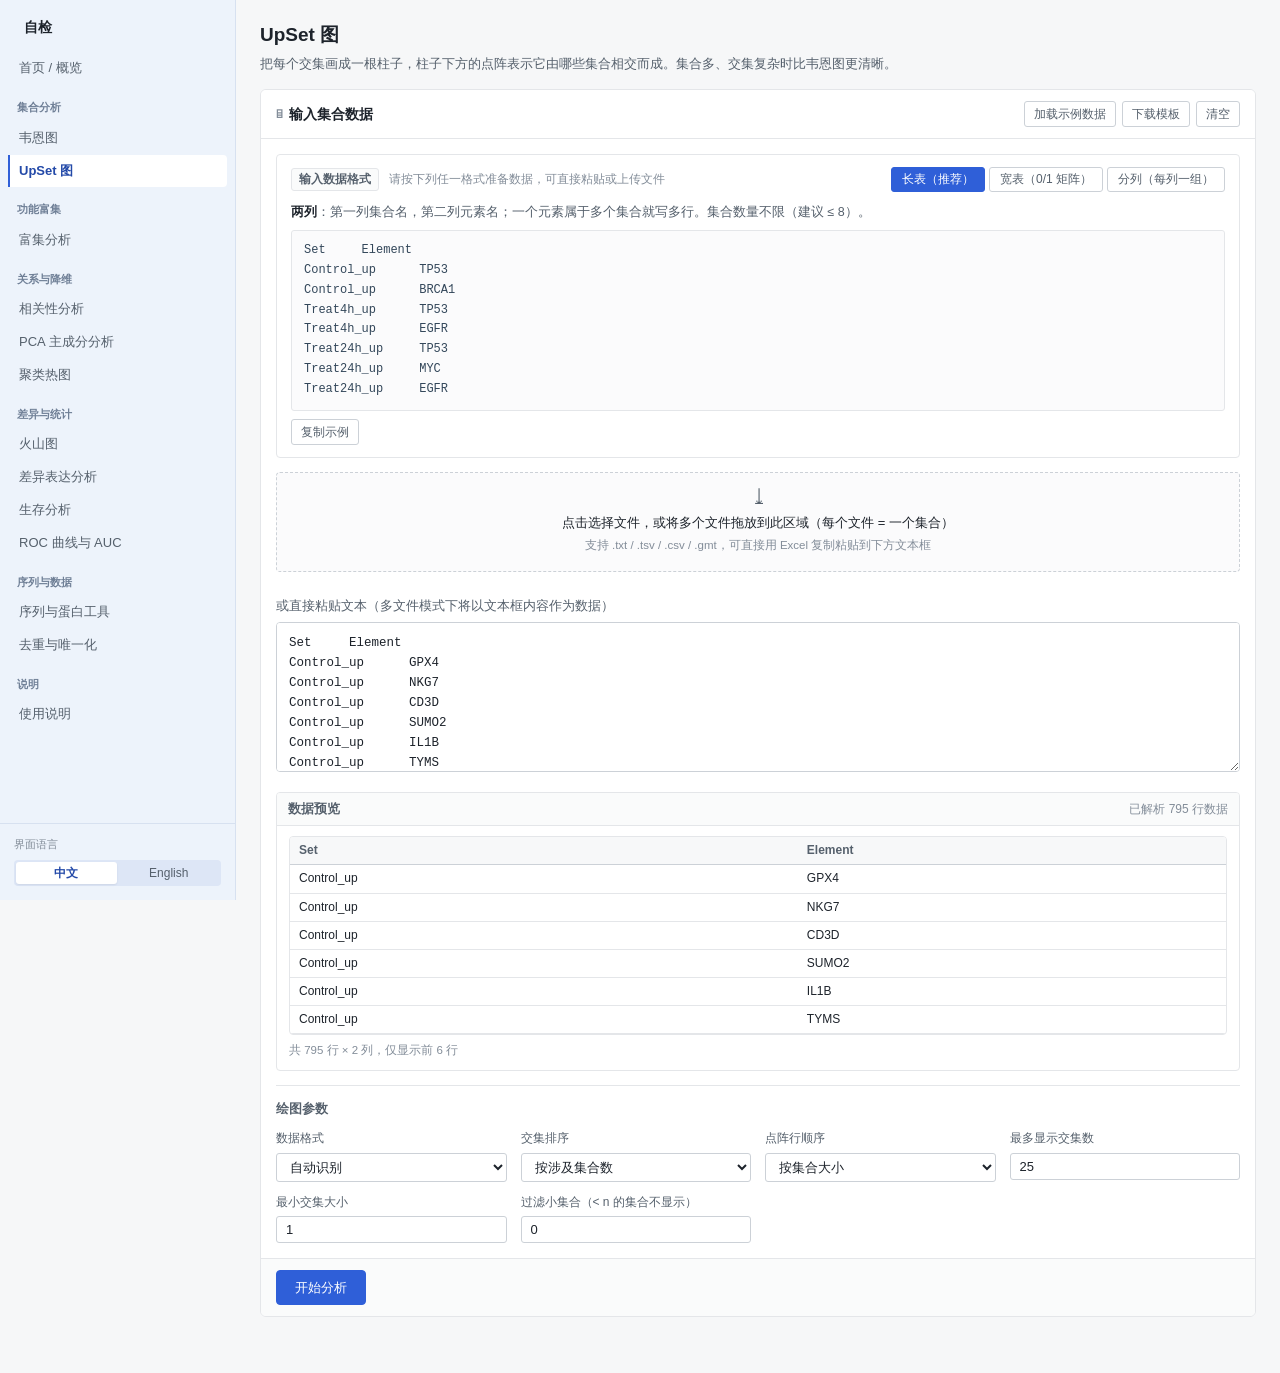
==== selftest.html @ b64b449c "Bioinformatics Studio" ====
<!DOCTYPE html>
<html lang="zh-CN">
<head>
<meta charset="utf-8">
<title>自检</title>
<link rel="stylesheet" href="assets/css/style.css">
</head>
<body>
<div id="app">
  <aside class="sidebar"><div class="brand"><div class="brand-title"><i></i><span>自检</span></div></div>
    <nav class="nav" id="nav"></nav>
    <div class="sidebar-foot">
      <div class="lang-label">界面语言</div>
      <div class="lang-switch" id="lang-switch">
        <button type="button" data-lang="zh">中文</button>
        <button type="button" data-lang="en">English</button>
      </div>
    </div>
  </aside>
  <main class="main" id="main"></main>
</div>
<pre id="test-output" style="position:fixed;left:0;bottom:0;z-index:99999;background:#fff;font-size:11px;max-height:0;overflow:hidden"></pre>

<script src="assets/js/core/utils.js"></script>
<script src="assets/js/core/i18n.js"></script>
<script src="assets/js/core/stats.js"></script>
<script src="assets/js/core/parse.js"></script>
<script src="assets/js/core/plot.js"></script>
<script src="assets/js/core/ui.js"></script>
<script src="assets/js/data/demo.js"></script>
<script src="assets/js/tools/venn.js"></script>
<script src="assets/js/tools/upset.js"></script>
<script src="assets/js/tools/enrichment.js"></script>
<script src="assets/js/tools/correlation.js"></script>
<script src="assets/js/tools/pca.js"></script>
<script src="assets/js/tools/volcano.js"></script>
<script src="assets/js/tools/heatmap.js"></script>
<script src="assets/js/tools/diffexp.js"></script>
<script src="assets/js/tools/survival.js"></script>
<script src="assets/js/tools/roc.js"></script>
<script src="assets/js/tools/sequence.js"></script>
<script src="assets/js/tools/unique.js"></script>
<script src="assets/js/main.js"></script>
<script>
(function () {
  var log = [], errors = [];
  window.onerror = function (m, s, l, c, e) { errors.push('window.onerror: ' + m + ' @' + (s||'').split('/').pop() + ':' + l); };
  var origErr = console.error;
  console.error = function () { errors.push('console.error: ' + Array.prototype.join.call(arguments, ' ')); origErr.apply(console, arguments); };

  function T(name, fn) {
    try { var r = fn(); log.push('PASS  ' + name + (r ? '  → ' + r : '')); }
    catch (e) { log.push('FAIL  ' + name + '  → ' + e.message); errors.push(name + ': ' + e.message); }
  }
  function assert(cond, msg) { if (!cond) throw new Error(msg || 'assert failed'); }

  function goSync(id) { location.hash = '#/' + id; WB.route(); }

  /* ↓↓↓ 全部测试放在 runAll 中，等 main.js 完成自身初始化后再执行。
     main.js 在 DOMContentLoaded 里才会注册「界面语言切换」的 wb:lang 监听器，
     若在解析阶段同步跑测试，语言切换自动重绘这条链路就测不到。 ↓↓↓ */
  function runAll() {

  /* ---------------- 统计内核 ---------------- */
  T('超几何分布归一化', function () {
    var s = 0; for (var k = 0; k <= 10; k++) s += WB.stats.dhyper(k, 10, 90, 10);
    assert(Math.abs(s - 1) < 1e-9, 'pmf 求和 = ' + s);
    return 'sum(pmf)=' + s.toFixed(12);
  });
  T('超几何上尾与下尾一致性', function () {
    var sf = WB.stats.hypergeomSf(5, 10, 90, 10);
    var lower = 0; for (var k = 0; k <= 4; k++) lower += WB.stats.dhyper(k, 10, 90, 10);
    assert(Math.abs(sf + lower - 1) < 1e-9, 'sf=' + sf + ' lower=' + lower);
    return 'P(X>=5)=' + sf.toFixed(6);
  });
  T('Pearson 完全线性 = 1', function () {
    var x = [1, 2, 3, 4, 5, 6, 7, 8], y = x.map(function (v) { return 3 * v + 2; });
    var r = WB.stats.pearson(x, y); assert(Math.abs(r.r - 1) < 1e-12, 'r=' + r.r); return 'r=' + r.r;
  });
  T('Spearman 单调非线性 = 1', function () {
    var x = [1, 2, 3, 4, 5, 6], y = x.map(function (v) { return Math.exp(v); });
    var r = WB.stats.spearman(x, y); assert(Math.abs(r.r - 1) < 1e-12, 'rho=' + r.r); return 'rho=' + r.r;
  });
  T('Kendall tau-b 完全一致 = 1', function () {
    var r = WB.stats.kendallTauB([1, 2, 3, 4, 5], [2, 4, 6, 8, 10]);
    assert(Math.abs(r.r - 1) < 1e-12, 'tau=' + r.r); return 'tau=' + r.r;
  });
  T('BH 校正单调性与范围', function () {
    var p = [0.001, 0.008, 0.039, 0.041, 0.042, 0.06, 0.074, 0.205, 0.212, 0.216];
    var q = WB.stats.pAdjust(p, 'BH');
    assert(q.every(function (v) { return v >= 0 && v <= 1; }), '越界');
    for (var i = 0; i < p.length; i++) assert(q[i] >= p[i] - 1e-12, 'q < p');
    return 'q1=' + q[0].toFixed(4) + ' q10=' + q[9].toFixed(4);
  });
  T('t 分布双侧 P 值（t=2.228, df=10 应≈0.05）', function () {
    var p = WB.stats.tTestP(2.228, 10);
    assert(Math.abs(p - 0.05) < 0.001, 'p=' + p); return 'p=' + p.toFixed(5);
  });
  T('Jacobi 特征分解重建', function () {
    var A = [[4, 1, 0], [1, 3, 1], [0, 1, 2]];
    var e = WB.stats.jacobiEigen(A);
    var tr = A[0][0] + A[1][1] + A[2][2];
    var s = e.values.reduce(function (a, b) { return a + b; }, 0);
    assert(Math.abs(tr - s) < 1e-9, '迹不等 ' + tr + ' vs ' + s);
    return 'λ=' + e.values.map(function (v) { return v.toFixed(4); }).join(', ');
  });
  T('PCA 对已知主轴数据可解释方差 > 0.95', function () {
    var X = [];
    for (var i = 0; i < 40; i++) {
      var t = i / 40 * 6;
      X.push([t + (i % 3) * 0.01, 2 * t + 0.02 * (i % 5), 0.01 * (i % 7)]);
    }
    var pr = WB.stats.pca(X, { scale: false });
    assert(pr.explained[0] > 0.95, 'PC1=' + pr.explained[0]);
    return 'PC1=' + (pr.explained[0] * 100).toFixed(2) + '%';
  });
  T('层次聚类保留全部叶节点', function () {
    var pts = [[0, 0], [0.5, 0.2], [5, 5], [5.2, 5.1], [0.2, 0.1]];
    var hc = WB.stats.hclust(pts, { metric: 'euclidean', method: 'average' });
    assert(hc.order.length === 5, 'len=' + hc.order.length);
    var s = hc.order.slice().sort(function (a, b) { return a - b; }).join(',');
    assert(s === '0,1,2,3,4', 'order=' + s);
    return 'order=[' + hc.order.join(',') + ']';
  });
  T('卡方分布上尾（χ²=3.8415, df=1 应≈0.05；χ²=7.2, df=2 应≈0.02732）', function () {
    var p1 = WB.stats.chi2Sf(3.8415, 1), p2 = WB.stats.chi2Sf(7.2, 2);
    assert(Math.abs(p1 - 0.05) < 0.0005, 'p1=' + p1);
    assert(Math.abs(p2 - 0.02732) < 0.0005, 'p2=' + p2);
    return 'p(df=1)=' + p1.toFixed(5) + '，p(df=2)=' + p2.toFixed(5);
  });
  T('F 分布上尾（F=4.9646, df=1,10 应≈0.05）', function () {
    var p = WB.stats.fTestP(4.9646, 1, 10);
    assert(Math.abs(p - 0.05) < 0.0005, 'p=' + p);
    return 'p=' + p.toFixed(5);
  });
  T('Welch t 检验（sleep 数据，R: t=−1.8608, df=17.776, p=0.07939）', function () {
    var g1 = [0.7, -1.6, -0.2, -1.2, -0.1, 3.4, 3.7, 0.8, 0.0, 2.0];
    var g2 = [1.9, 0.8, 1.1, 0.1, -0.1, 4.4, 5.5, 1.6, 4.6, 3.4];
    var r = WB.stats.welchTTest(g1, g2);
    assert(Math.abs(r.t + 1.8608) < 0.0005, 't=' + r.t);
    assert(Math.abs(r.df - 17.776) < 0.01, 'df=' + r.df);
    assert(Math.abs(r.p - 0.07939) < 0.0005, 'p=' + r.p);
    assert(Math.abs(r.mean1 - 0.75) < 1e-12 && Math.abs(r.mean2 - 2.33) < 1e-12, 'mean=' + r.mean1 + '/' + r.mean2);
    return 't=' + r.t.toFixed(4) + '，df=' + r.df.toFixed(3) + '，p=' + r.p.toFixed(5);
  });
  T('等方差 t 检验（sleep 数据，R: t=−1.8608, df=18, p=0.07919）', function () {
    var g1 = [0.7, -1.6, -0.2, -1.2, -0.1, 3.4, 3.7, 0.8, 0.0, 2.0];
    var g2 = [1.9, 0.8, 1.1, 0.1, -0.1, 4.4, 5.5, 1.6, 4.6, 3.4];
    var r = WB.stats.studentTTest(g1, g2);
    assert(r.df === 18, 'df=' + r.df);
    assert(Math.abs(r.p - 0.07919) < 0.0005, 'p=' + r.p);
    return 't=' + r.t.toFixed(4) + '，df=' + r.df + '，p=' + r.p.toFixed(5);
  });
  T('Wilcoxon 秩和检验（sleep 数据，R: U=25.5, p=0.0693）', function () {
    var g1 = [0.7, -1.6, -0.2, -1.2, -0.1, 3.4, 3.7, 0.8, 0.0, 2.0];
    var g2 = [1.9, 0.8, 1.1, 0.1, -0.1, 4.4, 5.5, 1.6, 4.6, 3.4];
    var r = WB.stats.wilcoxonRankSum(g1, g2);
    assert(Math.abs(r.U - 25.5) < 1e-9, 'U=' + r.U);
    assert(Math.abs(r.p - 0.0693) < 0.001, 'p=' + r.p);
    return 'U=' + r.U + '，z=' + r.z.toFixed(4) + '，p=' + r.p.toFixed(4);
  });
  T('单因素方差分析（PlantGrowth，R: F=4.846, p=0.01591）', function () {
    var pg = [
      [4.17, 5.58, 5.18, 6.11, 4.50, 4.61, 5.17, 4.53, 5.33, 5.14],
      [4.81, 4.17, 4.41, 3.59, 5.87, 3.83, 6.03, 4.89, 4.32, 4.69],
      [6.31, 5.12, 5.54, 5.50, 5.37, 5.29, 4.92, 6.15, 5.80, 5.26]
    ];
    var r = WB.stats.oneWayAnova(pg);
    assert(r.df1 === 2 && r.df2 === 27, 'df=' + r.df1 + ',' + r.df2);
    assert(Math.abs(r.F - 4.846) < 0.001, 'F=' + r.F);
    assert(Math.abs(r.p - 0.01591) < 0.0005, 'p=' + r.p);
    return 'F=' + r.F.toFixed(3) + '，p=' + r.p.toFixed(5);
  });
  T('Kruskal-Wallis（三组 1–9，手算 H=7.2, p=0.02732）', function () {
    var r = WB.stats.kruskalWallis([[1, 2, 3], [4, 5, 6], [7, 8, 9]]);
    assert(r.rankSum.join(',') === '6,15,24', 'rankSum=' + r.rankSum.join(','));
    assert(Math.abs(r.H - 7.2) < 1e-9, 'H=' + r.H);
    assert(Math.abs(r.p - 0.02732) < 0.0005, 'p=' + r.p);
    return 'H=' + r.H.toFixed(4) + '，p=' + r.p.toFixed(5) + '，秩和=[' + r.rankSum.join(',') + ']';
  });
  T('Kaplan-Meier 阶梯曲线与中位生存期', function () {
    var km = WB.stats.kaplanMeier([1, 2, 3, 4], [1, 1, 0, 1]);
    assert(km.curve[0].surv === 1, '起点生存率≠1：' + km.curve[0].surv);
    assert(Math.abs(km.curve[1].surv - 0.75) < 1e-12, 't=1 生存率=' + km.curve[1].surv);
    assert(Math.abs(km.curve[2].surv - 0.5) < 1e-12, 't=2 生存率=' + km.curve[2].surv);
    assert(Math.abs(km.curve[4].surv - 0) < 1e-12, 't=4 生存率=' + km.curve[4].surv);
    assert(km.median === 2, 'median=' + km.median);
    for (var i = 1; i < km.curve.length; i++) {
      assert(km.curve[i].surv <= km.curve[i - 1].surv + 1e-12, '生存率非单调下降');
    }
    assert(km.nEvents === 3 && km.nCensored === 1, 'n=' + km.nEvents + '/' + km.nCensored);
    return 'S(1)=' + km.curve[1].surv + '，S(2)=' + km.curve[2].surv + '，中位生存期=' + km.median + '，事件 ' + km.nEvents + ' / 删失 ' + km.nCensored;
  });
  T('对数秩检验（aml 数据，R survdiff: χ²=3.40, p=0.065）', function () {
    var M = [[9, 1], [13, 1], [13, 0], [18, 1], [23, 1], [28, 0], [31, 1], [34, 1], [45, 0], [48, 1], [161, 0]];
    var N = [[5, 1], [5, 1], [8, 1], [8, 1], [12, 1], [16, 0], [23, 1], [27, 1], [30, 1], [33, 1], [43, 1], [45, 1]];
    var g = [
      { time: M.map(function (a) { return a[0]; }), event: M.map(function (a) { return a[1]; }) },
      { time: N.map(function (a) { return a[0]; }), event: N.map(function (a) { return a[1]; }) }
    ];
    var r = WB.stats.logRankTest(g);
    assert(r.df === 1, 'df=' + r.df);
    assert(r.observed.join(',') === '7,11', 'observed=' + r.observed.join(','));
    assert(Math.abs(r.expected[0] - 10.689) < 0.005, 'E1=' + r.expected[0]);
    assert(Math.abs(r.chi2 - 3.3964) < 0.005, 'χ²=' + r.chi2);
    assert(Math.abs(r.p - 0.06534) < 0.001, 'p=' + r.p);
    return 'χ²=' + r.chi2.toFixed(4) + '，df=' + r.df + '，p=' + r.p.toFixed(5) + '，O/E=[' + r.observed.join(',') + ']/[' + r.expected.map(function (v) { return v.toFixed(2); }).join(',') + ']';
  });
  T('对数秩检验与手工 Mantel-Haenszel 公式一致', function () {
    var r = WB.stats.logRankTest([{ time: [1, 2], event: [1, 1] }, { time: [3, 4], event: [1, 1] }]);
    // 风险集：t=1 n=4/d=1/nA=2 → E=0.5, V=0.25；t=2 n=3/d=1/nA=1 → E=1/3, V=2/9
    // χ² = (2 − 5/6)² / (0.25 + 2/9) = 1.36111 / 0.47222 = 2.88235
    assert(Math.abs(r.chi2 - 2.88235) < 0.0005, 'χ²=' + r.chi2);
    return 'χ²=' + r.chi2.toFixed(5) + '（手算 2.88235）';
  });
  T('矩阵求逆与奇异矩阵识别', function () {
    var inv = WB.stats.invertMatrix([[4, 7], [2, 6]]);
    assert(inv, '可逆矩阵返回 null');
    assert(Math.abs(inv[0][0] - 0.6) < 1e-12 && Math.abs(inv[0][1] + 0.7) < 1e-12 &&
      Math.abs(inv[1][0] + 0.2) < 1e-12 && Math.abs(inv[1][1] - 0.4) < 1e-12, '逆矩阵元素错误');
    assert(WB.stats.invertMatrix([[1, 2], [2, 4]]) === null, '奇异矩阵未返回 null');
    return 'A⁻¹ = [[0.6, −0.7], [−0.2, 0.4]]，奇异矩阵 → null';
  });

  /* ---------------- 解析 ---------------- */
  T('分割符自动识别', function () {
    assert(WB.parse.detectDelimiter('a\tb\tc\n1\t2\t3') === '\t', 'tab');
    assert(WB.parse.detectDelimiter('a,b,c\n1,2,3') === ',', 'comma');
    return 'tab / comma OK';
  });
  T('集合格式自动识别（长/宽/分列）', function () {
    var L = WB.parse.parseSets('Set\tElement\nA\tx\nA\ty\nB\ty\nB\tz', {});
    assert(L.format === 'long' && L.sets.length === 2, 'long fail ' + L.format);
    var W = WB.parse.parseSets('Element\tA\tB\nx\t1\t0\ny\t1\t1', {});
    assert(W.format === 'wide' && W.sets.length === 2, 'wide fail ' + W.format);
    var C = WB.parse.parseSets('A\tB\nx\ty\ny\tz\np\tw', {});
    assert(C.format === 'columns' && C.sets[1].elements.length === 3, 'columns fail ' + C.format + ' n=' + (C.sets[1] && C.sets[1].elements.length));
    var L2 = WB.parse.parseSets('A\tx\nA\ty\nB\ty\nB\tz\nC\tz', {});
    assert(L2.format === 'long', '2列长表误判为 ' + L2.format);
    return 'long/wide/columns 三种格式 + 2 列歧义用例均正确';
  });
  T('GMT 解析', function () {
    var g = WB.parse.parseGMT(WB.demo.gmtText);
    assert(g.length === 16, 'n=' + g.length);
    assert(g[0].genes.length > 20, 'genes=' + g[0].genes.length);
    return g.length + ' 条示例基因集';
  });
  T('火山图列名识别', function () {
    var v = WB.parse.parseVolcano('gene\tlog2FoldChange\tpvalue\tpadj\nTP53\t2.3\t0.001\t0.01\nMYC\t-1.2\t0.2\t0.5', {});
    assert(v.rows.length === 2 && v.hasPadj, 'rows=' + v.rows.length);
    return '识别 padj 列 OK';
  });
  T('splitNumericTable 分组识别', function () {
    var st = WB.parse.splitNumericTable(WB.demo.pcaText, {});
    assert(st.features.length === 16, 'feat=' + st.features.length);
    assert(st.group && st.group.name === 'Group', 'group=' + (st.group && st.group.name));
    assert(st.rowNames.length === 66, 'rows=' + st.rowNames.length);
    return st.features.length + ' 特征 / ' + st.rowNames.length + ' 样本 / 分组=' + st.group.name;
  });
  T('长表透视', function () {
    var m = WB.parse.pivotLong('sid\tvar\tval\nS1\tA\t1\nS1\tB\t2\nS2\tA\t3\nS2\tB\t4', {});
    assert(m.rowNames.length === 2 && m.colNames.length === 2, 'dims');
    assert(m.matrix[1][1] === 4, 'val=' + m.matrix[1][1]);
    return '2×2 pivot OK';
  });

  function oraRun() { return WB.enrichment.oraRun.apply(null, arguments); }
  WB.ora2 = function () { return WB.enrichment.oraRun.apply(null, arguments); };

  /* ---------------- 富集计算 ---------------- */
  T('富集分析（示例库）产出显著结果', function () {
    var genes = WB.parse.parseGeneList(WB.demo.geneList);
    var sets = WB.parse.parseGMT(WB.demo.gmtText);
    var r = WB.ora2(genes, sets, { minSize: 5, maxSize: 500, padjust: 'BH' });
    assert(r.rows.length >= 6, 'rows=' + r.rows.length);
    assert(r.rows[0].padj < 0.001, 'top padj=' + r.rows[0].padj);
    assert(r.rows[0].term === 'CELL_CYCLE_MITOTIC', 'top=' + r.rows[0].term);
    var bk = r.rows[0];
    assert(bk.overlap > 0 && bk.foldEnrichment > 1, 'fold=' + bk.foldEnrichment);
    return r.rows.length + ' 条通路，最显著 ' + bk.term + ' (FDR=' + bk.padj.toExponential(2) + ', fold=' + bk.foldEnrichment.toFixed(2) + ')';
  });
  T('富集结果与手工公式一致', function () {
    var r = oraRun(['A', 'B', 'C'], [{ term: 'T1', genes: ['A', 'B', 'C', 'D', 'E', 'F', 'G', 'H', 'I', 'J'] }],
      { minSize: 1, maxSize: 100, padjust: 'NONE' });
    // N=10, K=10, n=3, k=3 → P(X>=3)=1
    assert(Math.abs(r.rows[0].p - 1) < 1e-9, 'p=' + r.rows[0].p);
    // 背景改为 100 个基因
    var bg = []; for (var i = 0; i < 100; i++) bg.push('G' + i);
    var set2 = [{ term: 'T2', genes: bg.slice(0, 10) }];
    var r2 = oraRun(['G0', 'G1', 'G2'], set2, { minSize: 1, maxSize: 100, padjust: 'NONE', background: bg });
    // N=100,K=10,n=3,k=3 → P = C(10,3)/C(100,3) = 120/161700
    var expect = 120 / 161700;
    assert(Math.abs(r2.rows[0].p - expect) < 1e-12, 'p=' + r2.rows[0].p + ' expect=' + expect);
    return 'P=' + r2.rows[0].p.toExponential(4) + '（理论值 ' + expect.toExponential(4) + '）';
  });

  /* ---------------- 界面语言 ---------------- */
  T('语言切换：词典双向可用', function () {
    var orig = WB.i18n.getLang();
    WB.i18n.setLang('en');
    var enGene = WB.t('common.gene'), enAxis = WB.t('volcano.xAxis'), enUi = WB.t('开始分析');
    WB.i18n.setLang('zh');
    var zhGene = WB.t('common.gene'), zhAxis = WB.t('volcano.xAxis'), zhUi = WB.t('开始分析');
    assert(enGene !== zhGene, 'common.gene 中英文相同：' + enGene);
    assert(enAxis !== zhAxis, 'volcano.xAxis 中英文相同：' + enAxis);
    assert(enUi !== zhUi, '界面原文「开始分析」中英文相同：' + enUi);
    assert(/[\u4e00-\u9fa5]/.test(zhGene), '中文词条含非中文字符：' + zhGene);
    assert(!/[\u4e00-\u9fa5]/.test(enGene), '英文词条含中文字符：' + enGene);
    assert(!/[\u4e00-\u9fa5]/.test(enAxis), '英文坐标轴标题含中文字符：' + enAxis);
    assert(!/[\u4e00-\u9fa5]/.test(enUi), '英文界面文案含中文字符：' + enUi);
    assert(WB.i18n.getLang() === 'zh', '恢复中文失败');
    return '图表 zh="' + zhGene + '"/en="' + enGene + '"；界面 zh="' + zhUi + '"/en="' + enUi + '"（原语言 ' + orig + '）';
  });
  T('语言切换：界面文案全局切换（导航 / 标题 / 按钮 / 参数）', function () {
    var orig = WB.i18n.getLang();
    WB.i18n.setLang('zh');
    goSync('volcano');
    function snap() {
      var main = document.getElementById('main');
      return {
        nav: [].map.call(document.querySelectorAll('.nav-group'), function (n) { return n.textContent.trim(); }).join('|'),
        h1: main.querySelector('.page-head h1').textContent,
        run: main.querySelector('.card-foot .btn-primary').textContent,
        label: main.querySelector('.field-label').textContent,
        card: main.querySelector('.card-input .card-title').textContent.trim(),
        ghost: main.querySelector('.card-input .card-actions .btn').textContent.trim()
      };
    }
    var zh = snap();
    WB.i18n.setLang('en');   // 派发 wb:lang → 重绘导航与当前页面
    var en = snap();
    ['nav', 'h1', 'run', 'label', 'card', 'ghost'].forEach(function (k) {
      assert(zh[k] !== en[k], k + ' 未随语言切换：zh="' + zh[k] + '" en="' + en[k] + '"');
    });
    assert(!/[\u4e00-\u9fa5]/.test(en.nav + en.h1 + en.run + en.label + en.card + en.ghost), '英文模式下界面仍含中文');
    assert(/[\u4e00-\u9fa5]/.test(zh.h1), '中文模式下界面无中文');
    WB.i18n.setLang(orig);
    goSync('volcano');
    return '标题 "' + zh.h1 + '" → "' + en.h1 + '"；按钮 "' + zh.run + '" → "' + en.run + '"；导航组 "' + zh.nav + '" → "' + en.nav + '"';
  });

  /* ---------------- 模块端到端 ---------------- */
  function runTool(id) {
    goSync(id);
    var main = document.getElementById('main');
    assert(main.querySelector('.card-input'), '未渲染输入面板');
    var runBtn = main.querySelector('.card-foot .btn-primary');
    assert(runBtn, '未找到运行按钮');
    runBtn.click();
    var res = document.getElementById(id + '-result');
    assert(res, '未找到结果容器 #' + id + '-result');
    var err = res.querySelector('.alert-error');
    assert(!err, '结果区出现错误提示：' + (err ? err.textContent.slice(0, 120) : ''));
    var foot = main.querySelector('.foot-msg');
    assert(foot && WB.t('完成，用时 {t}', { t: '' }).slice(0, 2) === foot.textContent.slice(0, 2),
      '未显示完成状态：' + (foot && foot.textContent));
    assert(res.parentNode && res.childNodes.length > 0, '结果区为空');
    return {
      svgs: res.querySelectorAll('svg').length,
      cards: res.querySelectorAll('.card').length,
      rows: res.querySelectorAll('.data-table tbody tr').length,
      stats: res.querySelectorAll('.stat-item').length,
      charts: res.querySelectorAll('.plot-holder').length
    };
  }

  /*
   每个模块的端到端预期：minSvg / minCards / minStats。
   unique 为纯表格去重模块，按设计不绘图，故 minSvg = 0。
   其余模块至少要有一张图、一张结果卡片与 3 项统计指标。
  */
  var E2E = [
    { id: 'venn', minSvg: 1 },
    { id: 'upset', minSvg: 1 },
    { id: 'enrichment', minSvg: 1 },
    { id: 'correlation', minSvg: 3 },
    { id: 'pca', minSvg: 1 },
    { id: 'volcano', minSvg: 1 },
    { id: 'heatmap', minSvg: 1 },
    { id: 'diffexp', minSvg: 1 },
    { id: 'survival', minSvg: 1 },
    { id: 'roc', minSvg: 1 },
    { id: 'sequence', minSvg: 1 },
    { id: 'unique', minSvg: 0 }
  ];

  E2E.forEach(function (spec) {
    T('端到端：' + spec.id, function () {
      var r = runTool(spec.id);
      assert(r.svgs >= spec.minSvg, '图形数量不足：' + r.svgs + ' < ' + spec.minSvg);
      assert(r.stats >= 3, '统计条缺失：' + r.stats);
      assert(r.cards >= 1, '结果卡片缺失：' + r.cards);
      return 'SVG×' + r.svgs + '，卡片×' + r.cards + '，表格行×' + r.rows + '，统计×' + r.stats;
    });
  });

  /* ---------------- ROC：AUC 数值与方向分支 ---------------- */
  function rocAucs() {
    var res = document.getElementById('roc-result');
    var tbl = null, col = -1;
    [].forEach.call(res.querySelectorAll('.data-table'), function (t) {
      if (tbl) return;
      var hs = [].map.call(t.querySelectorAll('thead th'), function (th) { return th.textContent.trim(); });
      var ci = hs.indexOf('AUC');
      if (ci >= 0) { tbl = t; col = ci; }
    });
    assert(tbl, '未找到 AUC 汇总表');
    return [].map.call(tbl.querySelectorAll('tbody tr'), function (tr) {
      var td = tr.querySelectorAll('td');
      return { name: td[0].textContent.trim(), auc: parseFloat(td[col].textContent) };
    });
  }
  T('ROC：AUC 数值与独立 Mann-Whitney 参考一致', function () {
    goSync('roc');
    document.getElementById('main').querySelector('.card-foot .btn-primary').click();
    var got = rocAucs();
    assert(got.length === 3, '标记物数 = ' + got.length);
    var want = { Marker_A: 0.8724, Marker_B: 0.7571, Marker_C: 0.5236 };
    got.forEach(function (g) {
      assert(want[g.name] !== undefined, '未预期的标记物 ' + g.name);
      assert(Math.abs(g.auc - want[g.name]) < 0.0006, g.name + ' AUC=' + g.auc + '，预期 ' + want[g.name]);
    });
    return got.map(function (g) { return g.name + '=' + g.auc.toFixed(4); }).join('，') + '（独立复算 0.8724 / 0.7571 / 0.5236）';
  });
  T('ROC：切换判别方向后 AUC 取补（1 − AUC）', function () {
    goSync('roc');
    var main = document.getElementById('main');
    var sels = main.querySelectorAll('.params-grid select');
    var dirSel = null;
    for (var i = 0; i < sels.length; i++) if (/value="low"/.test(sels[i].innerHTML)) dirSel = sels[i];
    assert(dirSel, '未找到判别方向下拉');
    dirSel.value = 'low';
    dirSel.dispatchEvent(new Event('change'));
    main.querySelector('.card-foot .btn-primary').click();
    var got = rocAucs();
    var want = { Marker_A: 1 - 0.8724, Marker_B: 1 - 0.7571, Marker_C: 1 - 0.5236 };
    got.forEach(function (g) {
      assert(Math.abs(g.auc - want[g.name]) < 0.0006, g.name + ' AUC=' + g.auc + '，预期 ' + want[g.name]);
    });
    dirSel.value = 'auto';
    dirSel.dispatchEvent(new Event('change'));
    main.querySelector('.card-foot .btn-primary').click();
    return '低分端为阳性时 AUC = ' + got.map(function (g) { return g.auc.toFixed(4); }).join(' / ') + '，已恢复自动判断';
  });

  /* ---------------- 英文模式中文残留探针 ---------------- */
  /*
    示例数据本身含中文（如示例基因集描述），属数据而非界面。
    因此先收集「示例数据中出现过的完整字符串」，从扫描文本中整段扣除后，
    再检查是否仍有中文残留 —— 这样不会把未翻译的界面文案误当成数据放过去。
  */
  function demoZhPool() {
    var pool = [];
    function add(s) {
      if (s && s.length >= 2 && /[\u4e00-\u9fa5]/.test(s)) pool.push(s);
    }
    (function walk(v) {
      if (typeof v === 'string') {
        add(v);
        v.split(/[\t\r\n,;|]+/).forEach(function (tk) { add(tk.trim()); });
      } else if (v && Object.prototype.toString.call(v) === '[object Object]') {
        for (var k in v) if (Object.prototype.hasOwnProperty.call(v, k)) walk(v[k]);
      } else if (Object.prototype.toString.call(v) === '[object Array]') {
        for (var i = 0; i < v.length; i++) walk(v[i]);
      }
    })(WB.demo);
    pool.sort(function (a, b) { return b.length - a.length; });
    return pool;
  }

  T('英文模式：12 个模块界面无中文残留', function () {
    var orig = WB.i18n.getLang();
    var zhRuns = demoZhPool();
    var leftovers = [], broken = [];

    function scan(root, mod, bucket) {
      if (!root) return;
      var walker = document.createTreeWalker(root, NodeFilter.SHOW_TEXT, null, false);
      var node;
      while ((node = walker.nextNode())) {
        var txt = node.nodeValue;
        if (!txt || !/[\u4e00-\u9fa5]/.test(txt)) continue;
        zhRuns.forEach(function (t) { if (t) txt = txt.split(t).join(' '); });
        var left = txt.match(/[\u4e00-\u9fa5]+/g);
        if (!left) continue;
        var p = node.parentNode;
        var where = p ? (p.className || p.tagName || '?') : '?';
        if (p && p.getAttribute && p.getAttribute('data-x')) where += '[' + p.getAttribute('data-x') + ']';
        if (bucket.length < 120) bucket.push(mod + ' .' + where + ' → ' + left.join('/') + '   〈' + node.nodeValue.replace(/\s+/g, ' ').trim().slice(0, 60) + '〉');
      }
    }

    WB.i18n.setLang('en');
    /* 首页与「使用说明」页也纳入扫描 */
    goSync('home');
    scan(document.getElementById('main'), 'home', leftovers);
    goSync('about');
    scan(document.getElementById('main'), 'about', leftovers);
    E2E.forEach(function (spec) {
      try {
        var r = runTool(spec.id);
        if (r.stats < 3) broken.push(spec.id + ':统计条缺失');
      } catch (e) {
        broken.push(spec.id + ':' + e.message);
        return;
      }
      var main = document.getElementById('main');
      scan(main.querySelector('.page-head'), spec.id, leftovers);
      scan(document.querySelector('.nav'), spec.id, leftovers);
      scan(document.getElementById(spec.id + '-result'), spec.id, leftovers);
      /* 输入面板的「格式说明」默认只展开首个标签，需逐个切换后再扫描 */
      var tabs = main.querySelectorAll('.card-input .fmt-tab');
      if (tabs.length) {
        for (var ti = 0; ti < tabs.length; ti++) {
          tabs[ti].click();
          scan(main.querySelector('.card-input'), spec.id + ' 格式说明#' + (ti + 1), leftovers);
        }
      } else {
        scan(main.querySelector('.card-input'), spec.id, leftovers);
      }
    });
    WB.i18n.setLang(orig);

    assert(broken.length === 0, '英文模式下模块运行异常：' + broken.join('；'));
    assert(leftovers.length === 0, '英文模式下仍有中文残留：\n' + leftovers.join('\n'));
    return '首页 + 说明页 + 12 个模块的英文界面与图形文字全部去中文（已扣除 ' + zhRuns.length + ' 段示例数据中文）';
  });

  /* ---------------- 界面语言（切换后自动重绘） ---------------- */
  T('语言切换：切换后界面与图形按新语言同步重绘', function () {
    var orig = WB.i18n.getLang();
    WB.i18n.setLang('zh');
    goSync('volcano');
    var main = document.getElementById('main');
    main.querySelector('.card-foot .btn-primary').click();
    var zhSvg = document.getElementById('volcano-result').querySelector('svg');
    assert(zhSvg, '中文图未生成');
    var zhText = zhSvg.textContent;
    assert(/[\u4e00-\u9fa5]/.test(zhText), '中文模式下图形内无中文');

    WB.i18n.setLang('en');  // 派发 wb:lang → 自动重路由并重算
    var enSvg = document.getElementById('volcano-result').querySelector('svg');
    assert(enSvg, '英文图未生成');
    var enText = enSvg.textContent;
    assert(enText !== zhText, '切换语言后图形文字未变化');
    assert(!/[\u4e00-\u9fa5]/.test(enText.replace(/[\u4e00-\u9fa5]+_[\w]+/g, '')), '英文模式下仍残留中文标签');

    WB.i18n.setLang(orig);
    goSync('volcano');
    return '中文图形 ' + zhText.length + ' 字符 → 英文图形 ' + enText.length + ' 字符，重绘生效';
  });

  /* ---------------- 交互补充 ---------------- */
  T('韦恩图：交集明细表可导出', function () {
    goSync('venn');
    var main = document.getElementById('main');
    main.querySelector('.card-foot .btn-primary').click();
    var res = document.getElementById('venn-result');
    var rows = res.querySelectorAll('.data-table tbody tr').length;
    var dlBtns = res.querySelectorAll('.data-table tbody .btn').length;
    assert(rows >= 3, '明细表行数=' + rows);
    assert(dlBtns === rows, '下载按钮数 ' + dlBtns + ' ≠ 行数 ' + rows);
    var tn = res.querySelectorAll('.data-table tbody tr td:first-child');
    var first = tn.length ? tn[0].textContent : '';
    return rows + ' 个交集区域，首个：' + first;
  });
  T('相关性：分类/聚类切换后图形正常', function () {
    goSync('correlation');
    var main = document.getElementById('main');
    var sels = main.querySelectorAll('.params-grid select');
    var target = null;
    for (var i = 0; i < sels.length; i++) if (/ward/.test(sels[i].innerHTML)) target = sels[i];
    assert(target, '未找到聚类下拉');
    target.value = 'none';
    target.dispatchEvent(new Event('change'));
    main.querySelector('.card-foot .btn-primary').click();
    var res = document.getElementById('correlation-result');
    var n1 = res.querySelectorAll('svg').length;
    target.value = 'average';
    target.dispatchEvent(new Event('change'));
    main.querySelector('.card-foot .btn-primary').click();
    var n2 = res.querySelectorAll('svg').length;
    assert(n2 >= 3, 'svg 数量不足');
    return '不聚类 ' + n1 + ' 个 SVG，聚类后 ' + n2 + ' 个 SVG';
  });
  T('火山图：切换 P 值列', function () {
    goSync('volcano');
    var main = document.getElementById('main');
    var sels = main.querySelectorAll('.params-grid select');
    var target = null;
    for (var i = 0; i < sels.length; i++) if (/padj/.test(sels[i].innerHTML)) target = sels[i];
    target.value = 'pvalue';
    target.dispatchEvent(new Event('change'));
    main.querySelector('.card-foot .btn-primary').click();
    var res = document.getElementById('volcano-result');
    assert(res.querySelector('.data-table tbody tr'), '表格为空');
    return '使用原始 pvalue 重绘成功';
  });
  T('UpSet：排序方式切换', function () {
    goSync('upset');
    var main = document.getElementById('main');
    var sels = main.querySelectorAll('.params-grid select');
    var target = null;
    for (var i = 0; i < sels.length; i++) if (/degree/.test(sels[i].innerHTML)) target = sels[i];
    target.value = 'degree';
    target.dispatchEvent(new Event('change'));
    main.querySelector('.card-foot .btn-primary').click();
    var res = document.getElementById('upset-result');
    assert(res.querySelectorAll('svg circle').length > 5, '点阵未绘制');
    return '按集合数排序 OK，点阵节点 ' + res.querySelectorAll('svg circle').length;
  });
  T('热图：单行分组注释解析', function () {
    var r = parseGroupSpecForTest('Group\tNormal\tNormal\tTumor\tTumor', ['a', 'b', 'c', 'd']);
    assert(r && r.labels.join(',') === 'Normal,Normal,Tumor,Tumor', 'labels=' + (r && r.labels.join(',')));
    return 'labels=' + r.labels.join(',') + '，图例 ' + r.legend.length + ' 组';
  });
  function parseGroupSpecForTest(t, cols) {
    // 复用热图模块内部逻辑的等价实现（保持行为一致）
    var lines = t.split(/\r?\n/).filter(function (l) { return l.trim(); });
    var first = lines[0].split(/[\t,;]/).map(function (s) { return s.trim(); });
    var toks = first.slice();
    if (toks.length === cols.length + 1 && /^(group|分组|group_name|condition)$/i.test(toks[0])) toks.shift();
    var labels = toks.slice(0, cols.length);
    var names = [], counts = {};
    labels.forEach(function (l) { if (names.indexOf(l) < 0) { names.push(l); counts[l] = 0; } counts[l]++; });
    return { labels: labels, legend: names.map(function (n) { return { name: n, n: counts[n] }; }) };
  }

  /* ---------------- 导出 ---------------- */
  var out = document.getElementById('test-output');
  var pass = log.filter(function (l) { return l.indexOf('PASS') === 0; }).length;
  var fail = log.filter(function (l) { return l.indexOf('FAIL') === 0; }).length;
  out.textContent = '===SUMMARY=== total=' + log.length + ' pass=' + pass + ' fail=' + fail +
    ' errors=' + errors.length + '\n' + log.join('\n') +
    (errors.length ? '\n--- ERRORS ---\n' + errors.join('\n') : '\n--- NO ERRORS ---');
  document.title = 'SELFTEST pass=' + pass + ' fail=' + fail + ' err=' + errors.length;

  }  /* runAll 结束 */

  if (document.readyState === 'loading') {
    document.addEventListener('DOMContentLoaded', runAll);
  } else {
    runAll();
  }
})();
</script>
</body>
</html>
---- assets/css/style.css ----
/* =============================================================================
 * style.css — 生物信息学在线分析平台
 *   视觉取向：科研工具式克制风格。单一强调色（靛蓝）+ 中性灰；
 *   扁平无渐变、无发光、无彩色装饰块；线框为主，阴影仅作极轻的分层提示。
 *   内容区浅色、图表底色为白，便于直接出图。
 * ========================================================================== */

:root {
  --bg: #f6f7f8;
  --panel: #ffffff;
  --panel-2: #fafbfb;
  --line: #e4e6e9;
  --line-strong: #ccd1d7;
  --text: #1d232b;
  --text-2: #55606c;
  --muted: #838d99;
  --primary: #2f5fd8;
  --primary-d: #2349a8;
  --primary-l: #eef2fc;
  --primary-bright: #5b8cf5;
  --teal: #0f9b93;
  --amber: #a9701a;
  --red: #c0392b;
  --green: #2f7d52;
  --purple: #6b4fa8;
  --navy-1: #101c33;
  --navy-2: #1b2c4f;
  --side-bg: #edf3fb;
  --side-bg-hover: #e0e9f7;
  --side-line: #d7e1f0;
  --radius: 6px;
  --radius-sm: 4px;
  --shadow: 0 1px 2px rgba(20, 30, 45, .05);
  --shadow-sm: 0 1px 2px rgba(20, 30, 45, .04);
  --mono: "SFMono-Regular", Consolas, "Liberation Mono", Menlo, "Courier New", monospace;
  --sans: "Helvetica Neue", Helvetica, "PingFang SC", "Microsoft YaHei", Arial, sans-serif;
}

* { box-sizing: border-box; }
html, body { margin: 0; padding: 0; }
body {
  font-family: var(--sans);
  font-size: 14px;
  line-height: 1.6;
  color: var(--text);
  background: var(--bg);
  -webkit-font-smoothing: antialiased;
}
a { color: var(--primary); text-decoration: none; }
a:hover { text-decoration: underline; }
h1, h2, h3, h4 { margin: 0; font-weight: 600; }
code, pre, textarea.mono { font-family: var(--mono); }

/* --------------------------------- 布局 -------------------------------- */

#app { display: flex; min-height: 100vh; }

.sidebar {
  width: 236px; flex: 0 0 236px;
  background: var(--side-bg);
  border-right: 1px solid var(--side-line);
  display: flex; flex-direction: column;
  position: sticky; top: 0; height: 100vh; overflow-y: auto;
}

.brand { padding: 16px 15px 12px; }
.brand-title {
  font-size: 14px; font-weight: 600;
  display: flex; align-items: center; gap: 9px; color: var(--text);
}
.brand-logo { display: inline-flex; flex: 0 0 auto; }
.brand-logo img { display: block; width: 30px; height: 30px; }
.brand-text { display: flex; flex-direction: column; min-width: 0; }
.brand-name { font-size: 13px; font-weight: 600; line-height: 1.3; color: var(--text); }
.brand-en { font-size: 10.5px; color: var(--muted); }
/* 英文界面下主副两行品牌名重合，隐藏副行 */
html[lang="en"] .brand-en { display: none; }
.brand-sub { font-size: 11px; color: var(--muted); margin-top: 7px; }

.nav { padding: 2px 8px 16px; flex: 1; }
.nav-group {
  font-size: 11px; color: #6f7f96; padding: 14px 9px 5px; font-weight: 600;
}
.nav-item {
  display: flex; align-items: center;
  padding: 6px 9px; border-left: 2px solid transparent; border-radius: 0 4px 4px 0;
  cursor: pointer; color: var(--text-2); font-size: 13px; user-select: none;
  transition: background .12s, color .12s;
}
.nav-item:hover { background: var(--side-bg-hover); color: var(--text); }
.nav-item.active {
  background: #fff; border-left-color: var(--primary);
  color: var(--primary-d); font-weight: 600;
}

/* 侧栏底部：界面语言切换 */
.sidebar-foot { padding: 12px 14px 14px; border-top: 1px solid var(--side-line); }
.lang-label { font-size: 11px; color: var(--muted); margin-bottom: 6px; }
.lang-switch {
  display: flex; gap: 2px; background: #dde6f6;
  border-radius: var(--radius-sm); padding: 2px;
}
.lang-switch button {
  flex: 1; font-family: inherit; font-size: 12px; padding: 4px 0; cursor: pointer;
  border: none; background: transparent; color: var(--text-2);
  border-radius: 3px; transition: background .13s, color .13s; line-height: 1.2;
}
.lang-switch button:hover { background: #cfdbf0; color: var(--text); }
.lang-switch button.active {
  background: #fff; color: var(--primary-d); font-weight: 600;
  box-shadow: 0 1px 2px rgba(20, 30, 45, .08);
}
.lang-hint { font-size: 10.5px; color: var(--muted); margin-top: 6px; line-height: 1.5; }

.main { flex: 1; min-width: 0; padding: 20px 24px 56px; }
.page-head { margin-bottom: 14px; }
.page-head h1 { font-size: 19px; }
.page-head p { margin: 4px 0 0; color: var(--text-2); font-size: 13px; }
/* 首页页头：徽标 + 标题 */
.home-head { display: flex; align-items: center; gap: 12px; }
.home-logo { width: 42px; height: 42px; flex: 0 0 42px; }
.home-head-text { min-width: 0; }
.tool-grid { display: grid; gap: 14px; }

/* --------------------------------- 卡片 -------------------------------- */

.card {
  background: var(--panel); border: 1px solid var(--line);
  border-radius: var(--radius); overflow: hidden;
}
.card + .card { margin-top: 14px; }
.card-head {
  display: flex; align-items: center; justify-content: space-between; gap: 12px;
  padding: 11px 15px; border-bottom: 1px solid var(--line);
  background: #fff;
}
.card-title { font-size: 14px; display: flex; align-items: center; gap: 7px; }
.card-title-icon { color: var(--muted); font-size: 12px; }
.card-actions { display: flex; gap: 6px; flex-wrap: wrap; }
.card-body { padding: 15px; }
.card-foot {
  display: flex; align-items: center; gap: 12px;
  padding: 11px 15px; border-top: 1px solid var(--line); background: var(--panel-2);
}
.foot-msg { font-size: 12.5px; color: var(--muted); }

.sec-title { margin-bottom: 12px; }
.sec-title h2 { font-size: 16px; }
.sec-title p { margin: 3px 0 0; color: var(--text-2); font-size: 13px; }

/* --------------------------------- 按钮 -------------------------------- */

.btn {
  font-family: inherit; font-size: 13px; cursor: pointer;
  border-radius: var(--radius-sm); border: 1px solid var(--line-strong);
  padding: 6px 12px; background: #fff; color: var(--text);
  transition: background .13s, border-color .13s; white-space: nowrap; line-height: 1.5;
}
.btn:hover { background: #f4f5f7; border-color: #b6bcc4; }
.btn:disabled { opacity: .5; cursor: not-allowed; }
.btn-primary {
  background: var(--primary); border-color: var(--primary);
  color: #fff; font-weight: 500; padding: 7px 18px;
}
.btn-primary:hover { background: var(--primary-d); border-color: var(--primary-d); }
.btn-ghost { background: transparent; border-color: var(--line-strong); color: var(--text-2); }
.btn-ghost:hover { background: #f4f5f7; color: var(--text); }
.btn-xs { font-size: 12px; padding: 3px 9px; border-radius: 3px; }
.btn-danger { background: var(--red); border-color: var(--red); color: #fff; }

/* ------------------------------ 格式说明区 ------------------------------ */

.format-box {
  border: 1px solid var(--line); border-radius: var(--radius-sm);
  background: #fff; padding: 12px 14px; margin-bottom: 14px;
}
.format-head { display: flex; align-items: center; gap: 10px; flex-wrap: wrap; }
.format-label {
  font-size: 11.5px; font-weight: 600; color: var(--text-2);
  background: var(--panel-2); border: 1px solid var(--line);
  padding: 1px 7px; border-radius: 3px;
}
.format-tip { font-size: 12px; color: var(--muted); }
.fmt-tabs { display: flex; gap: 4px; margin-left: auto; flex-wrap: wrap; }
.fmt-tab {
  font-family: inherit; font-size: 12px; padding: 3px 10px; cursor: pointer;
  border: 1px solid var(--line-strong); background: #fff; color: var(--text-2);
  border-radius: 3px;
}
.fmt-tab:hover { background: #f4f5f7; }
.fmt-tab.active { background: var(--primary); border-color: var(--primary); color: #fff; font-weight: 500; }
.format-desc { font-size: 12.5px; color: var(--text-2); margin: 10px 0 8px; }
.format-desc b { color: var(--text); }
.format-desc code {
  background: #f1f2f4; padding: 1px 5px; border-radius: 3px;
  font-size: 11.5px; color: #8d2f63;
}
.format-sample {
  margin: 0; padding: 10px 12px; overflow-x: auto;
  background: #fbfbfc; border: 1px solid var(--line); border-radius: 3px;
  font-size: 12px; line-height: 1.65; color: #33475a; white-space: pre;
  max-height: 260px; overflow-y: auto;
}
.format-actions { display: flex; gap: 6px; margin-top: 8px; flex-wrap: wrap; align-items: center; }

/* ------------------------------- 拖放区 -------------------------------- */

.drop-zone {
  border: 1px dashed var(--line-strong); border-radius: var(--radius-sm);
  padding: 16px 14px; text-align: center; cursor: pointer;
  background: #fbfbfc; transition: border-color .14s, background .14s; margin-bottom: 12px;
}
.drop-zone:hover, .drop-zone.over { border-color: var(--primary); background: var(--primary-l); }
.drop-icon { font-size: 18px; color: var(--text-2); line-height: 1; }
.drop-main { font-size: 13px; margin-top: 6px; }
.drop-sub { font-size: 11.5px; color: var(--muted); margin-top: 3px; }
.file-chips { display: flex; flex-wrap: wrap; gap: 6px; margin-bottom: 12px; }
.file-chip {
  display: inline-flex; align-items: center; gap: 6px; font-size: 12px;
  background: #f6f8fc; color: var(--text-2);
  border: 1px solid var(--line); padding: 2px 5px 2px 8px; border-radius: 3px;
}
.chip-x { cursor: pointer; font-size: 14px; opacity: .5; line-height: 1; }
.chip-x:hover { opacity: 1; color: var(--red); }
.chip-total { font-size: 12px; color: var(--muted); align-self: center; }

/* ------------------------------- 粘贴区 -------------------------------- */

.paste-wrap { margin-bottom: 14px; }
.paste-label { font-size: 12.5px; color: var(--text-2); margin-bottom: 6px; }
.paste-area {
  width: 100%; min-height: 150px; resize: vertical;
  font-family: var(--mono); font-size: 12.5px; line-height: 1.6;
  padding: 10px 12px; border: 1px solid var(--line-strong); border-radius: var(--radius-sm);
  background: #fff; color: var(--text); outline: none;
}
.paste-area:focus { border-color: var(--primary); box-shadow: 0 0 0 2px rgba(47, 95, 216, .12); }

/* ------------------------------- 预览区 -------------------------------- */

.preview-box { border: 1px solid var(--line); border-radius: var(--radius-sm); overflow: hidden; }
.preview-head {
  display: flex; justify-content: space-between; align-items: center;
  padding: 6px 11px; background: var(--panel-2); border-bottom: 1px solid var(--line);
  font-size: 12.5px; font-weight: 600; color: var(--text-2);
}
.preview-status { font-weight: 400; color: var(--muted); font-size: 12px; }
.preview-body { padding: 10px 12px; max-height: 320px; overflow: auto; }
.preview-empty { font-size: 12.5px; color: var(--muted); padding: 10px 2px; }
.preview-note { font-size: 11.5px; color: var(--muted); margin-top: 6px; line-height: 1.65; }

/* ------------------------------- 参数区 -------------------------------- */

.param-box { margin-top: 14px; border-top: 1px solid var(--line); padding-top: 13px; }
.param-head { font-size: 12.5px; font-weight: 600; color: var(--text-2); margin-bottom: 10px; }
.params-grid {
  display: grid; grid-template-columns: repeat(auto-fill, minmax(185px, 1fr));
  gap: 11px 14px;
}
.field { display: flex; flex-direction: column; gap: 4px; }
.field.full { grid-column: 1 / -1; }
.field-label { font-size: 12px; color: var(--text-2); }
.field-hint { font-size: 11px; color: var(--muted); line-height: 1.55; }
.form-control {
  font-family: inherit; font-size: 13px; padding: 5px 9px;
  border: 1px solid var(--line-strong); border-radius: 3px; background: #fff;
  color: var(--text); outline: none; width: 100%;
}
.form-control:focus { border-color: var(--primary); box-shadow: 0 0 0 2px rgba(47, 95, 216, .12); }
.form-control-sm { padding: 4px 8px; font-size: 12.5px; }
.check-wrap {
  display: flex; align-items: center; gap: 7px; font-size: 13px;
  color: var(--text-2); cursor: pointer; user-select: none; padding-top: 15px;
}
.check-wrap input { width: 15px; height: 15px; accent-color: var(--primary); }
input[type="file"] { display: none; }

.extra-slot:empty { display: none; }
.extra-slot { margin-top: 14px; }

/* ------------------------------- 统计条 -------------------------------- */

.stat-bar { display: flex; flex-wrap: wrap; gap: 10px; margin-bottom: 14px; }
.stat-item {
  background: var(--panel-2); border: 1px solid var(--line); border-radius: var(--radius-sm);
  padding: 7px 13px; min-width: 92px;
}
.stat-value { display: block; font-size: 16px; font-weight: 600; color: var(--text); line-height: 1.3; }
.stat-label { font-size: 11.5px; color: var(--muted); }
.stat-item.tone-red .stat-value { color: var(--red); }
.stat-item.tone-green .stat-value { color: var(--green); }
.stat-item.tone-amber .stat-value { color: var(--amber); }
.stat-item.tone-purple .stat-value { color: var(--purple); }

/* ------------------------------- 表格 ---------------------------------- */

.table-bar { display: flex; align-items: center; gap: 10px; margin-bottom: 8px; flex-wrap: wrap; }
.table-bar .form-control-sm { max-width: 220px; }
.grow { flex: 1; }
.table-count { font-size: 12px; color: var(--muted); white-space: nowrap; }
.table-wrap { overflow: auto; border: 1px solid var(--line); border-radius: var(--radius-sm); }
.data-table { border-collapse: collapse; width: 100%; font-size: 12.5px; }
.data-table th, .data-table td {
  padding: 6px 10px; border-bottom: 1px solid var(--line); text-align: left; white-space: nowrap;
}
.data-table thead th {
  position: sticky; top: 0; z-index: 2; background: #f7f8f9; color: var(--text-2);
  font-weight: 600; font-size: 12px; border-bottom: 1px solid var(--line-strong);
}
.data-table th.sortable { cursor: pointer; user-select: none; }
.data-table th.sortable:hover { background: #eef0f2; color: var(--text); }
.data-table th.asc::after { content: ' ▲'; font-size: 9px; color: var(--text-2); }
.data-table th.desc::after { content: ' ▼'; font-size: 9px; color: var(--text-2); }
.data-table tbody tr:hover { background: #fafbfc; }
.data-table td.num, .data-table th.num { text-align: right; font-variant-numeric: tabular-nums; }
.preview-table { font-size: 12px; }
.preview-table th, .preview-table td { padding: 4px 9px; }
.pager { display: flex; align-items: center; gap: 10px; margin-top: 9px; font-size: 12.5px; color: var(--text-2); }

/* ------------------------------- 标签页 -------------------------------- */

.tabs { border: 1px solid var(--line); border-radius: var(--radius-sm); overflow: hidden; }
.tabs-head { display: flex; gap: 2px; background: var(--panel-2); border-bottom: 1px solid var(--line); padding: 5px 6px 0; flex-wrap: wrap; }
.tab {
  font-family: inherit; font-size: 12.5px; padding: 6px 13px; cursor: pointer;
  border: 1px solid transparent; border-bottom: none; background: transparent;
  color: var(--text-2); border-radius: 3px 3px 0 0;
}
.tab:hover { color: var(--text); background: #eef0f2; }
.tab.active { background: #fff; border-color: var(--line); color: var(--text); font-weight: 600; margin-bottom: -1px; }
.tabs-body { padding: 14px; background: #fff; }

/* ------------------------------- 图表 ---------------------------------- */

.plot-toolbar { display: flex; justify-content: flex-end; gap: 6px; margin-bottom: 6px; }
.chart-tip {
  position: fixed; z-index: 9999; display: none; pointer-events: none;
  background: rgba(29, 35, 43, .95); color: #fff; font-size: 12px; line-height: 1.55;
  padding: 6px 9px; border-radius: 3px; max-width: 320px;
}
.chart-tip b { color: #9fd8ff; font-weight: 600; }
.legend-cat { display: flex; flex-wrap: wrap; gap: 6px 16px; margin-top: 10px; justify-content: center; }
.legend-cat.vertical { flex-direction: column; gap: 5px; }
.legend-item { display: inline-flex; align-items: center; gap: 6px; font-size: 12px; color: var(--text-2); }
.swatch { width: 10px; height: 10px; border-radius: 2px; display: inline-block; flex: 0 0 10px; }
.legend-cont { display: flex; justify-content: center; margin-top: 8px; }
.plot-holder { margin-top: 8px; }
.empty-state { text-align: center; color: var(--muted); padding: 36px 10px; font-size: 13px; }
.empty-icon { font-size: 24px; opacity: .3; margin-bottom: 6px; }

/* ------------------------------ 提示条 ---------------------------------- */

.alert {
  display: flex; gap: 8px; align-items: flex-start; font-size: 12.5px;
  padding: 8px 11px; border-radius: var(--radius-sm); margin-bottom: 12px; line-height: 1.7;
}
.alert-dot { width: 6px; height: 6px; border-radius: 1px; margin-top: 7px; flex: 0 0 6px; }
.alert-info { background: #f2f5fb; border: 1px solid #dde4f0; color: #2b4a76; }
.alert-info .alert-dot { background: var(--primary); }
.alert-warn { background: #fbf6ec; border: 1px solid #ece0c6; color: #6f5414; }
.alert-warn .alert-dot { background: var(--amber); }
.alert-error { background: #fbf0ef; border: 1px solid #efd5d2; color: #7f2f27; }
.alert-error .alert-dot { background: var(--red); }
.alert-ok { background: #f1f8f4; border: 1px solid #d5e8dd; color: #256041; }
.alert-ok .alert-dot { background: var(--green); }

/* ------------------------------- Toast --------------------------------- */

.toast-box {
  position: fixed; right: 18px; bottom: 18px; z-index: 10000;
  display: flex; flex-direction: column; gap: 6px; align-items: flex-end;
}
.toast {
  background: #1d232b; color: #fff; font-size: 13px; padding: 8px 13px;
  border-radius: var(--radius-sm); max-width: 380px;
  animation: toastIn .18s ease;
}
.toast.ok { background: #2f7d52; }
.toast.warn { background: #a9701a; }
.toast.error { background: #b03a2e; }
.toast.out { opacity: 0; transform: translateY(6px); transition: all .3s; }
@keyframes toastIn { from { opacity: 0; transform: translateY(6px); } to { opacity: 1; transform: none; } }

/* ------------------------------ 加载中 ---------------------------------- */

.spinner {
  width: 14px; height: 14px; border: 2px solid rgba(255, 255, 255, .35);
  border-top-color: #fff; border-radius: 50%; display: inline-block;
  animation: spin .7s linear infinite; vertical-align: -2px; margin-right: 6px;
}
@keyframes spin { to { transform: rotate(360deg); } }

/* ------------------------------ 首页卡片 -------------------------------- */

.home-grid { display: grid; grid-template-columns: repeat(auto-fill, minmax(250px, 1fr)); gap: 12px; }
.home-card {
  background: #fff; border: 1px solid var(--line); border-radius: var(--radius);
  padding: 14px 15px; cursor: pointer; transition: border-color .13s, background .13s;
}
.home-card:hover { border-color: var(--line-strong); background: #fdfdfe; }
.home-card h3 { font-size: 14px; margin-bottom: 5px; }
.home-card p { margin: 0; font-size: 12.5px; color: var(--text-2); }
.home-card .hc-tags { margin-top: 9px; display: flex; gap: 5px; flex-wrap: wrap; }
.tag {
  font-size: 11px; color: var(--muted); background: transparent;
  border: 1px solid var(--line); padding: 1px 6px; border-radius: 3px;
}

/* ------------------------------ 响应式 ---------------------------------- */

@media (max-width: 860px) {
  #app { flex-direction: column; }
  .sidebar { width: 100%; flex: none; height: auto; position: static; border-right: none; border-bottom: 1px solid var(--side-line); }
  .nav { display: flex; overflow-x: auto; gap: 6px; padding: 8px; }
  .nav-group { display: none; }
  .nav-item { white-space: nowrap; border-left: none; border-radius: 4px; }
  .sidebar-foot { display: flex; align-items: center; gap: 12px; }
  .lang-label, .lang-hint { display: none; }
  .lang-switch { width: 140px; }
  .main { padding: 16px 14px 48px; }
}

/* ------------------------------ 文档内容 -------------------------------- */

.steps { margin: 0; padding-left: 22px; font-size: 13px; color: var(--text-2); }
.steps li { margin-bottom: 7px; }
.steps b, .doc b { color: var(--text); }
.doc { font-size: 13px; color: var(--text-2); line-height: 1.8; }
.doc p { margin: 0 0 9px; }
.doc ul { margin: 0; padding-left: 20px; }
.doc li { margin-bottom: 7px; }
.doc code {
  background: #f1f2f4; padding: 1px 5px; border-radius: 3px;
  font-size: 11.5px; color: #8d2f63;
}
.alert code, .preview-note code, .format-note code {
  background: #f1f2f4; padding: 1px 5px; border-radius: 3px;
  font-family: var(--mono); font-size: 11.5px; color: #8d2f63;
}

/* --------------------------- 基因集来源面板 ------------------------------ */

.gsrc-box { border-top: 1px solid var(--line); padding-top: 13px; }
.gsrc-options { display: flex; flex-direction: column; gap: 7px; margin-bottom: 12px; }
.gsrc-opt {
  display: flex; gap: 9px; align-items: flex-start; cursor: pointer;
  padding: 8px 11px; border: 1px solid var(--line); border-radius: var(--radius-sm);
  background: #fff; transition: border-color .13s, background .13s;
}
.gsrc-opt:hover { border-color: var(--line-strong); background: #fafbfc; }
.gsrc-opt input { margin-top: 3px; accent-color: var(--primary); flex: 0 0 auto; width: 15px; height: 15px; }
.gsrc-opt-body { display: flex; flex-direction: column; gap: 1px; min-width: 0; }
.gsrc-opt-title { font-size: 13px; font-weight: 600; color: var(--text); }
.gsrc-opt-desc { font-size: 11.5px; color: var(--muted); }
.gsrc-opt-desc b { color: var(--amber); }
.gsrc-pane { padding: 2px 0 4px; }
.gsrc-status {
  font-size: 12px; color: var(--text-2); background: var(--panel-2);
  border: 1px solid var(--line); border-radius: var(--radius-sm);
  padding: 8px 11px; margin-top: 8px; line-height: 1.7; word-break: break-word;
}
.gsrc-status b { color: var(--text); }

/* --------------------------- 交集 / 详情面板 ----------------------------- */

.pick-box { margin-top: 12px; border: 1px solid var(--line); border-radius: var(--radius-sm); overflow: hidden; }
.pick-box:empty { display: none; }
.pick-head {
  display: flex; justify-content: space-between; align-items: center; gap: 10px;
  padding: 7px 11px; background: var(--panel-2); border-bottom: 1px solid var(--line);
  font-size: 12.5px; font-weight: 600; color: var(--text-2);
}
.pick-count { font-weight: 400; color: var(--muted); }
.pick-box .paste-area { border: none; border-radius: 0; min-height: 110px; }
.pick-box .format-actions { padding: 8px 12px; margin: 0; border-top: 1px solid var(--line); }

.src-note { font-size: 12px; color: var(--muted); margin-bottom: 6px; }

/* ------------------------------- 表格增强 -------------------------------- */

.data-table tr.row-sig { background: #fbf4f3; }
.data-table tr.row-sig:hover { background: #f8ecea; }
.data-table td.fdr-cell { font-weight: 600; color: var(--text); }
.tag-cat {
  display: inline-block; font-size: 11px; padding: 0 6px; border-radius: 3px;
  line-height: 1.7; white-space: nowrap;
}
.tag-up { background: #fbf0ef; color: #a5322a; }
.tag-down { background: #f0f4fa; color: #2b5079; }
.tag-ns { background: #f1f2f4; color: var(--muted); }
.mini-bar { width: 100%; height: 6px; background: #f1f2f4; border-radius: 2px; overflow: hidden; }
.mini-bar i { display: block; height: 100%; border-radius: 2px; }

/* -------------------------------- 其他 ---------------------------------- */

.legend-cont svg { display: block; }
.card-body > .legend-cat:first-child { margin-top: 0; margin-bottom: 10px; }
.field textarea.form-control { min-height: 66px; resize: vertical; font-family: var(--mono); font-size: 12.5px; }
.form-control[type="search"] { -webkit-appearance: none; }
::-webkit-scrollbar { width: 10px; height: 10px; }
::-webkit-scrollbar-thumb { background: #cfd3d8; border-radius: 4px; border: 2px solid transparent; background-clip: content-box; }
::-webkit-scrollbar-thumb:hover { background: #b3bac2; background-clip: content-box; }
::-webkit-scrollbar-track { background: transparent; }
.sidebar::-webkit-scrollbar-thumb { background: #ccd8ea; background-clip: content-box; }
.sidebar::-webkit-scrollbar-thumb:hover { background: #b7c7e0; background-clip: content-box; }
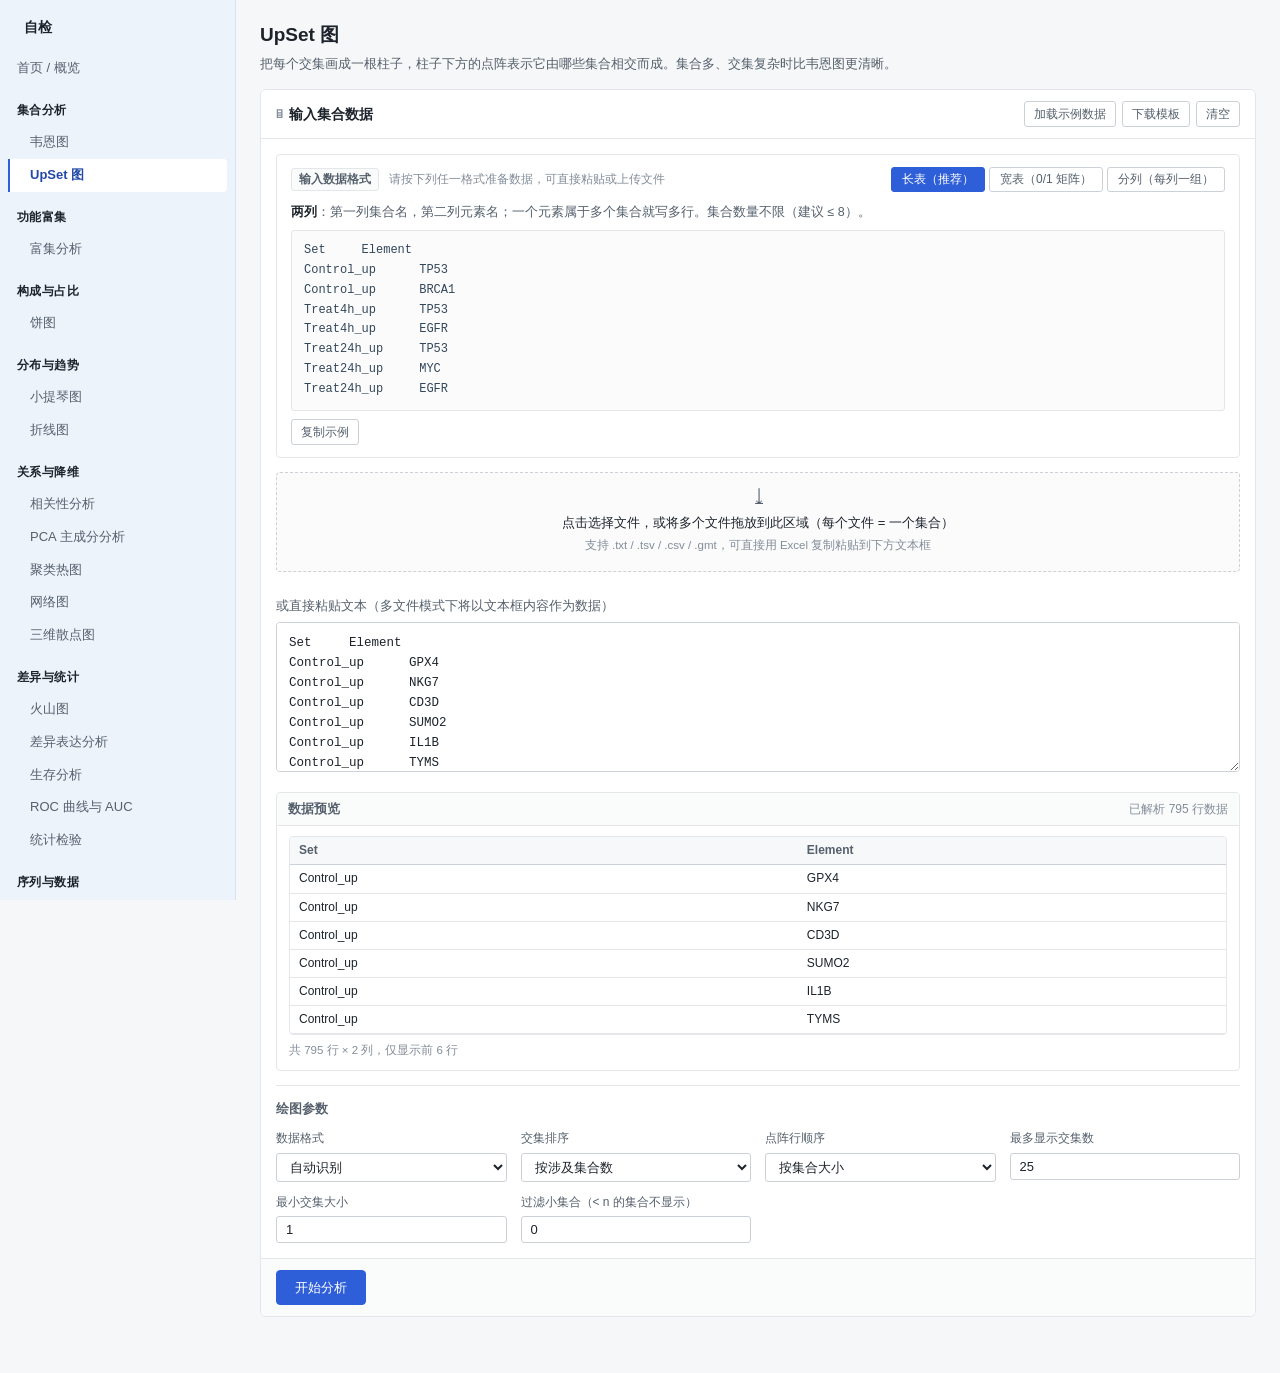
==== commit 99d51429: "update" ====
--- a/selftest.html
+++ b/selftest.html
@@ -40,6 +40,12 @@
 <script src="assets/js/tools/roc.js"></script>
 <script src="assets/js/tools/sequence.js"></script>
 <script src="assets/js/tools/unique.js"></script>
+<script src="assets/js/tools/network.js"></script>
+<script src="assets/js/tools/violin.js"></script>
+<script src="assets/js/tools/pie.js"></script>
+<script src="assets/js/tools/line.js"></script>
+<script src="assets/js/tools/scatter3d.js"></script>
+<script src="assets/js/tools/stattest.js"></script>
 <script src="assets/js/main.js"></script>
 <script>
 (function () {
@@ -222,6 +228,145 @@
     return 'A⁻¹ = [[0.6, −0.7], [−0.2, 0.4]]，奇异矩阵 → null';
   });
 
+  /* ---------------- 差异表达：数据尺度 ---------------- */
+  T('数据尺度识别（非负整数 → 计数；小数或负值 → log2）', function () {
+    var d = WB.diffexp.detectScale;
+    assert(d([[10, 20], [30, 40]]) === 'count', '整数矩阵被判为 ' + d([[10, 20], [30, 40]]));
+    assert(d([[7.1, 8.2], [9.3, 6.4]]) === 'log', '小数矩阵被判为 ' + d([[7.1, 8.2], [9.3, 6.4]]));
+    assert(d([[-1, 2], [3, 4]]) === 'log', '含负值被判为 ' + d([[-1, 2], [3, 4]]));
+    assert(d([[0, 1], [2, 18]]) === 'count', '含较多零值的小整数被判为 ' + d([[0, 1], [2, 18]]));
+    return '整数→count，小数/负值→log，零值较多→count';
+  });
+  T('计数矩阵：按样本文库大小归一化为 CPM 后取 log2(CPM+1)', function () {
+    var p = WB.diffexp.preprocessMatrix([[100, 200], [300, 200]], 'count');
+    // 两列之和都是 400 → 列1 基因1: 100/400×1e6；基因2: 300/400×1e6
+    assert(Math.abs(p.data[0][0] - Math.log2(250001)) < 1e-9, 'v=' + p.data[0][0]);
+    assert(Math.abs(p.data[1][0] - Math.log2(750001)) < 1e-9, 'v=' + p.data[1][0]);
+    assert(Math.abs(p.libRatio - 1) < 1e-12, 'libRatio=' + p.libRatio);
+    // 深度差 4 倍的两列：同一比例应得到相同 CPM
+    var q = WB.diffexp.preprocessMatrix([[100, 400]], 'count');
+    assert(Math.abs(q.data[0][0] - q.data[0][1]) < 1e-9, 'CPM 未校正测序深度：' + q.data[0][0] + ' vs ' + q.data[0][1]);
+    return 'log2(CPM+1) 正确，且深度差异被校正（' + q.data[0][0].toFixed(3) + ' = ' + q.data[0][1].toFixed(3) + '）';
+  });
+  T('原始信号强度：逐值取 log2(x+1)', function () {
+    var p = WB.diffexp.preprocessMatrix([[0, 3]], 'linear');
+    assert(p.data[0][0] === 0, 'log2(1)=' + p.data[0][0]);
+    assert(Math.abs(p.data[0][1] - 2) < 1e-12, 'log2(4)=' + p.data[0][1]);
+    return '0→0，3→2';
+  });
+  /* ---------------- 新增统计检验 ---------------- */
+  T('t 分布分位数：95% 临界值与统计表一致', function () {
+    var q = WB.stats.invTDist;
+    assert(Math.abs(q(10, 0.05) - 2.228139) < 1e-5, 'df=10 → ' + q(10, 0.05));
+    assert(Math.abs(q(5, 0.05) - 2.570582) < 1e-5, 'df=5 → ' + q(5, 0.05));
+    assert(Math.abs(q(20, 0.05) - 2.085963) < 1e-5, 'df=20 → ' + q(20, 0.05));
+    assert(Math.abs(q(1e8, 0.05) - 1.959964) < 1e-3, 'df=∞ → ' + q(1e8, 0.05));
+    return 't(10)=2.2281，t(5)=2.5706，t(20)=2.0860，t(∞)=1.9600';
+  });
+  T('线性回归：斜率、截距、R² 与 95% 置信带半宽', function () {
+    var m = WB.stats.linearRegression([1, 2, 3, 4, 5], [2, 4, 5, 4, 5]);
+    assert(Math.abs(m.slope - 0.6) < 1e-12, 'slope=' + m.slope);
+    assert(Math.abs(m.intercept - 2.2) < 1e-12, 'intercept=' + m.intercept);
+    assert(Math.abs(m.r2 - 0.6) < 1e-12, 'R²=' + m.r2);
+    assert(m.df === 3, 'df=' + m.df);
+    // 置信带在 x̄ 处最窄，预测带比置信带宽
+    assert(m.seFit(m.xMean) < m.seFit(1.5), '置信带未在 x̄ 处取最窄');
+    assert(m.sePred(3) > m.seFit(3), '预测带未宽于置信带');
+    var half = WB.stats.invTDist(m.df, 0.05) * m.seFit(1.5);
+    assert(half > 0 && isFinite(half), '置信带半宽=' + half);
+    return 'ŷ = 2.2 + 0.6x，R²=0.6，x=1.5 处 95% 置信带半宽 ' + half.toFixed(3);
+  });
+  T('配对 t 检验与 Wilcoxon 符号秩检验', function () {
+    var x = [1.83, 0.50, 1.62, 2.48, 1.68, 1.88, 1.55, 3.06, 1.30];
+    var y = [0.878, 0.647, 0.598, 2.05, 1.06, 1.29, 1.06, 3.14, 1.29];
+    var pt = WB.stats.pairedTTest(x, y);
+    assert(Math.abs(pt.t - 3.035472) < 1e-4, 't=' + pt.t);
+    assert(Math.abs(pt.p - 0.016177) < 1e-4, 'p=' + pt.p);
+    var ws = WB.stats.wilcoxonSignedRank(x, y);
+    assert(ws.Wp === 40, '正秩和 V=' + ws.Wp + '（R 给出 V = 40）');
+    assert(ws.p > 0.02 && ws.p < 0.06, 'Wilcoxon p=' + ws.p);
+    return '配对 t = 3.0355（p = 0.0162），Wilcoxon V = 40（p ≈ ' + ws.p.toFixed(4) + '）';
+  });
+  T('Shapiro-Wilk 与 D’Agostino-Pearson 正态性检验', function () {
+    var sw = WB.stats.shapiroWilk, dp = WB.stats.dagostinoPearson;
+    // 构造明显非正态数据：单调坍缩 + 强离群
+    var badly = [0.01, 0.12, 0.35, 0.71, 1.02, 1.55, 2.40, 3.80, 6.10, 12.5, 40.0];
+    var s2 = sw(badly), d2 = dp(badly);
+    assert(s2.W < 0.85, '非正态样本 W=' + s2.W);
+    assert(s2.p < 0.01, '非正态样本 SW p=' + s2.p);
+    assert(d2.p < 0.05, '非正态样本 K² p=' + d2.p);
+    // 对称且尾部适中的数据不应被判为非正态
+    var ok = [-1.6, -1.1, -0.7, -0.3, 0, 0.3, 0.7, 1.1, 1.6, -2.1, 2.1, 0.5, -0.5];
+    var s1 = sw(ok);
+    assert(s1.W > 0.9, '近正态样本 W=' + s1.W);
+    return 'W(非正态)=' + s2.W.toFixed(4) + ' p=' + s2.p.toExponential(2) +
+      '；W(近正态)=' + s1.W.toFixed(4);
+  });
+  T('Tukey HSD：学生化极差临界值与查表一致', function () {
+    var q = WB.stats.qTukey;
+    assert(Math.abs(q(0.05, 2, 1e8) - 2.7718) < 5e-3, 'k=2,df=∞ → ' + q(0.05, 2, 1e8));
+    assert(Math.abs(q(0.05, 3, 1e8) - 3.3145) < 5e-3, 'k=3,df=∞ → ' + q(0.05, 3, 1e8));
+    assert(Math.abs(q(0.05, 4, 1e8) - 3.6332) < 6e-3, 'k=4,df=∞ → ' + q(0.05, 4, 1e8));
+    assert(Math.abs(q(0.05, 3, 10) - 3.8768) < 1e-2, 'k=3,df=10 → ' + q(0.05, 3, 10));
+    var hsd = WB.stats.tukeyHSD([[1, 2, 3], [2, 3, 4], [8, 9, 10]]);
+    assert(hsd.length === 3, '两两组合数=' + hsd.length);
+    return 'q(3,∞)=3.3145，q(3,10)=3.8768；三组 Tukey HSD 共 ' + hsd.length + ' 个对比';
+  });
+  T('卡方独立性检验与 Fisher 精确检验', function () {
+    var c = WB.stats.chiSquareIndependence([[20, 30], [30, 20]], false);
+    assert(Math.abs(c.chi2 - 4) < 1e-12, 'chi2=' + c.chi2);
+    assert(Math.abs(c.p - 0.045500) < 1e-5, 'p=' + c.p);
+    var cy = WB.stats.chiSquareIndependence([[20, 30], [30, 20]], true);
+    assert(Math.abs(cy.chi2 - 3.24) < 1e-12, 'Yates chi2=' + cy.chi2);
+    var f1 = WB.stats.fisherExact(3, 1, 1, 3, 'two.sided');
+    assert(Math.abs(f1.p - 0.485714) < 1e-4, 'Fisher p=' + f1.p);
+    var f2 = WB.stats.fisherExact(4, 0, 0, 4, 'two.sided');
+    assert(Math.abs(f2.p - 0.028571) < 1e-4, 'Fisher p=' + f2.p);
+    return 'χ²=4.000（p=0.0455），Yates=3.240；Fisher 与 R 一致（0.4857 / 0.0286）';
+  });
+  T('重复测量 ANOVA 与 Friedman 检验', function () {
+    var r = WB.stats.rmAnova([[10, 12], [8, 11], [12, 13]]);
+    assert(Math.abs(r.F - 12) < 1e-9, 'F=' + r.F);
+    assert(Math.abs(r.ssCond - 6) < 1e-9 && Math.abs(r.ssSub - 9) < 1e-9 && Math.abs(r.ssErr - 1) < 1e-9,
+      'SS=' + [r.ssCond, r.ssSub, r.ssErr].join('/'));
+    assert(Math.abs(r.p - 0.0746) < 5e-3, 'p=' + r.p);
+    var f = WB.stats.friedmanTest([[6, 4, 3], [5, 3, 2], [4, 2, 1]]);
+    assert(f.chi2 > 0 && f.df === 2, 'Friedman chi2=' + f.chi2);
+    return 'F=12.000（p≈0.0746，SS 条件/受试/误差 = 6/9/1）；Friedman χ²=' + f.chi2.toFixed(3);
+  });
+  T('Levene / Bartlett 方差齐性检验', function () {
+    var g = [[1, 2, 3, 4, 5, 6], [1, 12, -6, 9, 2, 0], [2, 2, 3, 3, 2, 2]];
+    var lv = WB.stats.leveneTest(g, 'median');
+    var bt = WB.stats.bartlettTest(g);
+    assert(lv.p < 0.05, 'Levene p=' + lv.p);
+    assert(bt.p < 0.05, 'Bartlett p=' + bt.p);
+    var lv2 = WB.stats.leveneTest([[1, 2, 3, 4, 5], [2, 3, 4, 5, 6]], 'median');
+    assert(!isFinite(lv2.p) || lv2.p > 0.9, '等方差时 Levene p=' + lv2.p);
+    return '方差不齐时 Levene p=' + lv.p.toExponential(2) + '，Bartlett p=' + bt.p.toExponential(2);
+  });
+
+  /* ---------------- 网络图：解析与图结构 ---------------- */
+  T('网络图：边列表解析、度与连通分量', function () {
+    var raw = WB.network.parseEdgeList('Source\tTarget\tWeight\tType\n' +
+      'A\tB\t0.8\tpositive\nB\tC\t-0.6\tnegative\nD\tE\t0.5\tpositive');
+    var g = WB.network.buildGraph(raw, {}, 0);
+    assert(g.nodes.length === 5, '节点数=' + g.nodes.length);
+    assert(g.edges.length === 3, '连线数=' + g.edges.length);
+    var byId = {};
+    g.nodes.forEach(function (n) { byId[n.id] = n; });
+    assert(byId.B.deg === 2, 'B 的度=' + byId.B.deg);
+    assert(byId.A.deg === 1 && byId.E.deg === 1, 'A/E 的度=' + byId.A.deg + '/' + byId.E.deg);
+    assert(g.edges[1].sign === -1, 'B–C 类型应为负相关：' + g.edges[1].sign);
+    assert(WB.network.components(g.nodes, g.edges) === 2, '连通分量=' + WB.network.components(g.nodes, g.edges));
+    return '5 节点 / 3 连线，B 度=2，连通分量=2，负相关类型识别正确';
+  });
+  T('网络图：邻接矩阵只取上三角', function () {
+    var raw = WB.network.parseAdjacency('\tA\tB\tC\nA\t0\t0.5\t0.2\nB\t0.5\t0\t0.9\nC\t0.2\t0.9\t0');
+    assert(raw.names.join(',') === 'A,B,C', 'names=' + raw.names.join(','));
+    assert(raw.edges.length === 3, '连线数=' + raw.edges.length + '（重复的对称项应被去掉）');
+    return '3 节点 / 3 条无向边，对称项未重复计数';
+  });
+
   /* ---------------- 解析 ---------------- */
   T('分割符自动识别', function () {
     assert(WB.parse.detectDelimiter('a\tb\tc\n1\t2\t3') === '\t', 'tab');
@@ -292,6 +437,108 @@
     var expect = 120 / 161700;
     assert(Math.abs(r2.rows[0].p - expect) < 1e-12, 'p=' + r2.rows[0].p + ' expect=' + expect);
     return 'P=' + r2.rows[0].p.toExponential(4) + '（理论值 ' + expect.toExponential(4) + '）';
+  });
+
+  T('富集分析：基因符号大小写不敏感匹配 + 按物种规范大小写', function () {
+    var sets = [{ term: 'T1', genes: ['TP53', 'MKI67', 'CD8A', 'VIM', 'ACTB'] }];
+    /* 输入小写 / 首字母大写，都应命中全大写的库基因 */
+    var r = oraRun(['tp53', 'Mki67', 'CD8A'], sets, { minSize: 1, maxSize: 100, padjust: 'NONE', species: 'human' });
+    assert(r.stats.n === 3, 'human: 应匹配 3 个，实际 ' + r.stats.n);
+    assert(!r.stats.unmapped.length, 'human 未匹配：' + r.stats.unmapped.join(','));
+    assert(r.rows[0].overlapGenes.join(',') === 'TP53,MKI67,CD8A', 'human 交集基因应为规范大写：' + r.rows[0].overlapGenes.join(','));
+    /* 小鼠：库里是 Tp53 风格，输入任意写法都命中，输出首字母大写 */
+    var sets2 = [{ term: 'T2', genes: ['Tp53', 'Mki67', 'Cd8a', 'Vim', 'Actb'] }];
+    var r2 = oraRun(['TP53', 'mki67', 'CD8A'], sets2, { minSize: 1, maxSize: 100, padjust: 'NONE', species: 'mouse' });
+    assert(r2.stats.n === 3, 'mouse: 应匹配 3 个，实际 ' + r2.stats.n);
+    assert(r2.rows[0].overlapGenes.join(',') === 'Tp53,Mki67,Cd8a', 'mouse 交集基因应为首字母大写：' + r2.rows[0].overlapGenes.join(','));
+    /* 斑马鱼：全小写 */
+    var r3 = oraRun(['TP53'], [{ term: 'T3', genes: ['tp53', 'vim'] }], { minSize: 1, maxSize: 100, padjust: 'NONE', species: 'zebrafish' });
+    assert(r3.rows[0].overlapGenes.join(',') === 'tp53', 'zebrafish 应为小写：' + r3.rows[0].overlapGenes.join(','));
+    /* 带引号 / 空白也应被清理后匹配 */
+    var r4 = oraRun(['"TP53"', ' MKI67 '], sets, { minSize: 1, maxSize: 100, padjust: 'NONE', species: 'human' });
+    assert(r4.stats.n === 2, '引号/空白清理后应匹配 2 个，实际 ' + r4.stats.n);
+    return 'human TP53/MKI67/CD8A、mouse Tp53/Mki67/Cd8a、zebrafish tp53、引号与空白已清理';
+  });
+
+  T('富集分析：Enrichr 库名按物种筛选', function () {
+    var m = function (name, sp) { return WB.enrichment.libMatchesSpecies(name, sp); };
+    assert(m('KEGG_2021_Human', 'human'), 'KEGG_2021_Human 应属人');
+    assert(m('GO_Biological_Process_2023', 'human'), '无物种标记的 GO 库应按人源处理');
+    assert(!m('Mouse_Gene_Atlas', 'human'), 'Mouse_Gene_Atlas 不应归为人');
+    assert(!m('KEGG_2019_Mouse', 'human'), 'KEGG_2019_Mouse 不应归为人');
+    assert(m('KEGG_2019_Mouse', 'mouse'), 'KEGG_2019_Mouse 应属小鼠');
+    assert(m('MGI_Mammalian_Phenotype_Level_4_2024', 'mouse'), 'MGI_* 应属小鼠');
+    assert(!m('KEGG_2021_Human', 'mouse'), 'KEGG_2021_Human 不应归为小鼠');
+    /* 词元匹配：含 RAT 的无关词、驼峰连写的 Mouse 都不应判错 */
+    assert(!m('RNAseq_Automatic_GEO_Signature_Human', 'rat'), 'RAT 词边界误判');
+    assert(!m('Phosphatase_Substrates_from_DEPOD', 'rat'), 'Substrates 里的 rat 不应误判');
+    assert(!m('Jensen_DISEASES_Curated_2025', 'rat'), 'Curated 里的 rat 不应误判');
+    assert(m('KEGG_2019_Rat', 'rat'), 'KEGG_2019_Rat 应属大鼠');
+    assert(m('PerturbAtlas_MouseGenePerturbationSigs', 'mouse'), '驼峰连写的 Mouse 应属小鼠');
+    assert(m('JASPAR_PWM_Mouse_2025', 'mouse'), 'JASPAR_PWM_Mouse_2025 应属小鼠');
+    assert(m('WikiPathways_2024_Mouse', 'mouse'), 'WikiPathways_2024_Mouse 应属小鼠');
+    assert(m('ALL_LIBRARIES', 'other'), 'other 物种应放行全部库');
+    return 'human/mouse/rat 库名判定、词元边界与驼峰连写均正确';
+  });
+
+  T('富集分析：在线库自动取用流程（推荐库选中 + 运行前自动下载）', function () {
+    var pick = WB.enrichment.pickDefaultLibrary;
+    var need = WB.enrichment.needFetchOnline;
+    /* 1) 未指定时会选中该物种的推荐库，用户无需手动点「获取列表」 */
+    var libs = ['KEGG_2019_Mouse', 'Mouse_Gene_Atlas', 'GO_Biological_Process_2023', 'KEGG_2021_Human'];
+    assert(pick(libs, 'human') === 'GO_Biological_Process_2023', 'human 推荐库 = ' + pick(libs, 'human'));
+    assert(pick(libs, 'mouse') === 'KEGG_2019_Mouse', 'mouse 推荐库 = ' + pick(libs, 'mouse'));
+    /* 无推荐库时退回候选首项，空候选返回空串 */
+    assert(pick(['X_LIBRARY'], 'human') === 'X_LIBRARY', '无推荐库应退回首项');
+    assert(pick([], 'human') === '', '空候选应返回空串');
+    /* 2) 运行前是否需先下载：在线且未取过该库时为 true，取过或换库后为 true/false 语义正确 */
+    assert(!need({ mode: 'demo', libText: null, libName: '', libKey: null }), 'demo 模式不需要下载');
+    assert(!need({ mode: 'gmt', libText: null, libName: '', libKey: null }), 'gmt 模式不需要下载');
+    assert(need({ mode: 'online', libText: null, libName: 'GO_Biological_Process_2023', libKey: null }), '在线未取过应需下载');
+    assert(!need({ mode: 'online', libText: 'A\tb\nC\td', libName: 'GO_Biological_Process_2023', libKey: 'GO_Biological_Process_2023' }),
+      '同一库已取过不应重复下载');
+    assert(need({ mode: 'online', libText: 'A\tb', libName: 'KEGG_2021_Human', libKey: 'GO_Biological_Process_2023' }),
+      '换库后应重新下载');
+    return '推荐库 human=GO_Biological_Process_2023 / mouse=KEGG_2019_Mouse；换库后会自动重取';
+  });
+
+  T('富集分析：富集网络图交互（拖拽避让 / 悬停高亮 / 双击重置）', function () {
+    var div = document.createElement('div');
+    document.body.appendChild(div);
+    var mk = function (term, genes, k) {
+      return { term: term, description: term, overlap: k, setSize: 30, expected: 2,
+        p: 0.001, padj: 0.01, negLogP: 2, overlapGenes: genes };
+    };
+    var rows = [
+      mk('T_A', ['G1', 'G2', 'G3', 'G4'], 4),
+      mk('T_B', ['G1', 'G2', 'G3', 'G5'], 4),
+      mk('T_C', ['G6', 'G7', 'G8'], 3)
+    ];
+    var svg = WB.enrichment.drawEnrichMap(div, rows, { pCut: 0.05 });
+    assert(svg && /svg/i.test(svg.tagName), '应返回 svg');
+    var circles = div.querySelectorAll('circle[data-role=node]');
+    assert(circles.length === 3, '节点数应为 3，实际 ' + circles.length);
+    var c0 = circles[0];
+    var x0 = +c0.getAttribute('cx');
+    function ev(type, x, y) {
+      return new MouseEvent(type, { bubbles: true, cancelable: true, clientX: x, clientY: y, button: 0 });
+    }
+    /* 拖拽：jsdom 的 getBoundingClientRect 宽高为 0，走 viewBox 兜底坐标换算 */
+    c0.dispatchEvent(ev('pointerdown', 100, 100));
+    svg.dispatchEvent(ev('pointermove', 260, 160));
+    var x1 = +c0.getAttribute('cx');
+    assert(x1 !== x0, '拖拽后节点应移动：' + x0 + ' → ' + x1);
+    svg.dispatchEvent(ev('pointerup', 260, 160));
+    /* 悬停高亮：与 T_A 无连线的 T_C 应变淡，移开后恢复 */
+    c0.dispatchEvent(ev('pointerenter', 0, 0));
+    assert(+circles[2].getAttribute('fill-opacity') < 0.5, '无连线的节点悬停时应变淡');
+    c0.dispatchEvent(ev('pointerleave', 0, 0));
+    assert(+circles[2].getAttribute('fill-opacity') > 0.8, '移开后应恢复');
+    /* 双击空白处恢复初始布局 */
+    svg.dispatchEvent(new MouseEvent('dblclick', { bubbles: true }));
+    assert(Math.abs(+c0.getAttribute('cx') - x0) < 0.5, '双击后应恢复初始位置');
+    div.parentNode.removeChild(div);
+    return '拖拽 ' + x0.toFixed(0) + '→' + x1.toFixed(0) + ' px；高亮/恢复/双击重置均正常';
   });
 
   /* ---------------- 界面语言 ---------------- */
@@ -381,7 +628,13 @@
     { id: 'survival', minSvg: 1 },
     { id: 'roc', minSvg: 1 },
     { id: 'sequence', minSvg: 1 },
-    { id: 'unique', minSvg: 0 }
+    { id: 'unique', minSvg: 0 },
+    { id: 'network', minSvg: 1 },
+    { id: 'violin', minSvg: 1 },
+    { id: 'pie', minSvg: 1 },
+    { id: 'line', minSvg: 1 },
+    { id: 'scatter3d', minSvg: 1 },
+    { id: 'stattest', minSvg: 1 }
   ];
 
   E2E.forEach(function (spec) {
@@ -392,6 +645,175 @@
       assert(r.cards >= 1, '结果卡片缺失：' + r.cards);
       return 'SVG×' + r.svgs + '，卡片×' + r.cards + '，表格行×' + r.rows + '，统计×' + r.stats;
     });
+  });
+
+  /* ---------------- 差异表达：多组矩阵只比较选定的两个分组（端到端） ---------------- */
+  T('差异表达：三组矩阵只比较选定的两个分组，其余样本被排除', function () {
+    goSync('diffexp');
+    var main = document.getElementById('main');
+    function v(a) { return a.join('\t'); }
+    var C = [5.0, 5.2, 4.9, 5.1], A = [6.5, 6.6, 6.4, 6.5], B = [8.5, 8.6, 8.4, 8.5];
+    var txt = 'Gene\tC1\tC2\tC3\tC4\tA1\tA2\tA3\tA4\tB1\tB2\tB3\tB4\n' +
+      'UP_72\t' + v(C) + '\t' + v(A) + '\t' + v(B) + '\n' +
+      'FLAT\t' + v([5.0, 5.1, 4.9, 5.0, 5.0, 5.1, 4.9, 5.0, 5.1, 5.0, 5.2, 4.9]);
+    var ann = 'Sample\tGroup\nC1\tControl\nC2\tControl\nC3\tControl\nC4\tControl\n' +
+      'A1\t24h\nA2\t24h\nA3\t24h\nA4\t24h\nB1\t72h\nB2\t72h\nB3\t72h\nB4\t72h';
+
+    var ta = main.querySelector('.paste-wrap textarea');
+    ta.value = txt; ta.dispatchEvent(new Event('input'));
+    var gta = main.querySelector('.extra-slot textarea');
+    gta.value = ann; gta.dispatchEvent(new Event('input'));
+    var fields = main.querySelectorAll('.params-grid input[type=text]');
+    fields[0].value = 'Control'; fields[0].dispatchEvent(new Event('input'));
+    fields[1].value = '72h'; fields[1].dispatchEvent(new Event('input'));
+    main.querySelector('.card-foot .btn-primary').click();
+
+    var res = document.getElementById('diffexp-result');
+    assert(!res.querySelector('.alert-error'), '结果区出现错误提示');
+    var heads = [].map.call(res.querySelectorAll('.data-table thead th'), function (th) {
+      return th.textContent.trim();
+    });
+    assert(heads.indexOf('Control 均值') >= 0 && heads.indexOf('72h 均值') >= 0, '表头=' + heads.join(' | '));
+    assert(heads.indexOf('24h 均值') < 0, '未参与比较的 24h 组仍出现在表中');
+
+    var got = {};
+    [].forEach.call(res.querySelectorAll('.data-table tbody tr'), function (tr) {
+      var td = tr.querySelectorAll('td');
+      got[td[1].textContent.trim()] = td[td.length - 1].textContent.trim();
+    });
+    assert(got.UP_72 === '上调', 'UP_72 → ' + got.UP_72);
+    assert(got.FLAT === '不显著', 'FLAT → ' + got.FLAT);
+    var stat = [].map.call(res.querySelectorAll('.stat-item'), function (n) {
+      return n.querySelector('.stat-value').textContent.trim() + '=' + n.querySelector('.stat-label').textContent.trim();
+    });
+    assert(stat.join(' ').indexOf('8=参与比较的样本数') >= 0, '参与比较的样本数不对：' + stat.join(' / '));
+    var alerts = [].map.call(res.querySelectorAll('.alert span:nth-child(2)'), function (n) { return n.textContent; });
+    assert(alerts.some(function (t) { return t.indexOf('本次仅比较其中两组') >= 0; }), '缺少「仅比较两组」的提示');
+    return '仅 Control(n=4) vs 72h(n=4)：样本 8 个，UP_72=上调，FLAT=不显著；24h 组已排除';
+  });
+
+  /* ---------------- 小提琴图：核密度与效应量 ---------------- */
+  T('小提琴图：核密度曲线积分为 1，Cohen’s d 与手算一致', function () {
+    var vals = [1.2, 2.4, 3.1, 4.0, 5.2, 6.3, 7.1, 8.4, 9.0, 10.2, 11.3, 12.1];
+    var grid = [], i;
+    for (i = 0; i <= 600; i++) grid.push(-10 + i * (36 / 600));
+    var k = WB.violin.kde(vals, grid, 1);
+    var area = 0, step = grid[1] - grid[0];
+    for (i = 1; i < grid.length; i++) area += (k.y[i] + k.y[i - 1]) / 2 * step;
+    assert(Math.abs(area - 1) < 0.01, '核密度积分 = ' + WB.formatNum(area, 4));
+
+    var a = [4, 5, 6, 7, 8], b = [6, 7, 8, 9, 10];
+    var d = WB.violin.cohensD(a, b);
+    /* 合并标准差 = 1.5811，均值差 = −2 → d = −1.2649 */
+    assert(Math.abs(d + 1.2649) < 1e-4, "Cohen's d = " + WB.formatNum(d, 6));
+    return '积分 = ' + WB.formatNum(area, 4) + '，带宽 = ' + WB.formatNum(k.bw, 4) + "，Cohen's d = " + WB.formatNum(d, 4);
+  });
+
+  /* ---------------- 折线图：长表解析与逐点汇总 ---------------- */
+  T('折线图：长表解析出系列、位置与重复，均值正确', function () {
+    var txt = 'Group\tTime\tValue\n' +
+      'A\t0\t1\nA\t0\t2\nA\t0\t3\n' +
+      'A\t6\t4\nA\t6\t5\nA\t6\t6\n' +
+      'B\t0\t7\nB\t0\t8\nB\t0\t9\n' +
+      'B\t6\t10\nB\t6\t11\nB\t6\t12';
+    var m = WB.parse.parseMatrix(txt, { rowNames: false });
+    var d = WB.line.buildSeries(m);
+    assert(d.series.length === 2, '系列数 = ' + d.series.length);
+    assert(d.xs.length === 2, '横轴取值数 = ' + d.xs.length);
+    assert(d.xIsNum === true, '横轴未按数值解析');
+    var nA = d.series[0].pts.map(function (p) { return p.length; });
+    assert(nA.join(',') === '3,3', '每个位置的重复数 = ' + nA.join(','));
+    var meanA0 = WB.stats.mean(d.series[0].pts[0]);
+    var meanB1 = WB.stats.mean(d.series[1].pts[1]);
+    assert(Math.abs(meanA0 - 2) < 1e-9, 'A@0 均值 = ' + meanA0);
+    assert(Math.abs(meanB1 - 11) < 1e-9, 'B@6 均值 = ' + meanB1);
+    return '2 系列 × 2 位置 × 3 重复；A@0=2，B@6=11';
+  });
+
+  T('折线图：平滑曲线路径经过全部数据点', function () {
+    var pts = [[0, 0], [10, 20], [20, 0], [30, 40]];
+    var d = WB.line.smoothPath(pts);
+    var seg = d.split(' C').length - 1;
+    assert(seg === 3, '贝塞尔段数 = ' + seg);
+    assert(d.indexOf('M0.00 0.00') === 0, '起点不对：' + d.slice(0, 20));
+    assert(d.indexOf('30.00 40.00') > 0, '终点未保留');
+    return '4 点 → 3 段三次贝塞尔，端点精确保留';
+  });
+
+  /* ---------------- 三维散点图：椭球主轴与方差的对应关系 ---------------- */
+  T('三维散点图：95% 置信椭球的半轴平方和 = 方差之和 × 7.815', function () {
+    var pts = [], i;
+    for (i = 0; i < 20; i++) {
+      pts.push({ id: 'p' + i, raw: [i, (i % 2) ? 1 : 0, i % 5], g: '' });
+    }
+    var e = WB.scatter3d.ellipsoid(pts);
+    assert(e, '椭球未生成');
+    var xs = pts.map(function (p) { return p.raw[0]; });
+    var ys = pts.map(function (p) { return p.raw[1]; });
+    var zs = pts.map(function (p) { return p.raw[2]; });
+    var trace = WB.stats.variance(xs) + WB.stats.variance(ys) + WB.stats.variance(zs);
+    var sum2 = e.axes[0] * e.axes[0] + e.axes[1] * e.axes[1] + e.axes[2] * e.axes[2];
+    assert(Math.abs(sum2 - trace * 7.814727903) < 1e-6, '半轴平方和 = ' + WB.formatNum(sum2, 6) + '，期望 ' + WB.formatNum(trace * 7.814727903, 6));
+    var hull = WB.scatter3d.convexHull([[0, 0], [10, 0], [10, 10], [0, 10], [5, 5], [3, 3]]);
+    assert(hull.length === 4, '凸包顶点数 = ' + hull.length);
+    return '半轴 = ' + e.axes.map(function (a) { return WB.formatNum(a, 3); }).join(' / ') + '，体积 = ' + WB.formatNum(e.vol, 3);
+  });
+
+  /* ---------------- 统计检验：列联表与推荐逻辑 ---------------- */
+  T('统计检验：2×2 列联表卡方（含 Yates 校正）与 R 一致', function () {
+    var t = [[28, 12], [9, 31]];
+    var y = WB.stats.chiSquareIndependence(t, true);
+    assert(Math.abs(y.chi2 - 16.2916) < 5e-4, 'Yates 卡方 = ' + WB.formatNum(y.chi2, 6));
+    assert(Math.abs(y.p - 5.428e-5) < 5e-6, 'Yates P = ' + WB.pFormat(y.p));
+    var n = WB.stats.chiSquareIndependence(t, false);
+    assert(Math.abs(n.chi2 - 18.1522) < 5e-4, '未校正卡方 = ' + WB.formatNum(n.chi2, 6));
+    assert(Math.abs(n.p - 2.0325e-5) < 5e-6, '未校正 P = ' + WB.pFormat(n.p));
+    return 'Yates X²=16.2916 (P=5.43e-5)，未校正 X²=18.1522 (P=2.03e-5)';
+  });
+
+  T('统计检验：期望频数 = 行合计 × 列合计 / 总计', function () {
+    var t = [[28, 12], [9, 31]];
+    var e11 = WB.stattest.expected(t, 0, 0);
+    var e22 = WB.stattest.expected(t, 1, 1);
+    assert(Math.abs(e11 - 18.5) < 1e-9, 'E11 = ' + e11);
+    assert(Math.abs(e22 - 21.5) < 1e-9, 'E22 = ' + e22);
+    return 'E11=18.5，E22=21.5（N=80）';
+  });
+
+  T('统计检验：检验方法的自动推荐遵循「设计 + 正态性 + 方差齐性」', function () {
+    var g2 = [{ values: [1, 2, 3, 4, 5] }, { values: [2, 3, 4, 5, 6] }];
+    var g3 = [{ values: [1, 2, 3] }, { values: [2, 3, 4] }, { values: [3, 4, 5] }];
+    var g1 = [{ values: [1, 2, 3, 4] }];
+    function rec(gs, design, norm, hom) { return WB.stattest.recommend(gs, design, norm, hom); }
+    assert(rec(g1, 'independent', true, true) === 'oneSampleT', '单组 → ' + rec(g1, 'independent', true, true));
+    assert(rec(g2, 'independent', true, true) === 'studentT', '正态且方差齐 → ' + rec(g2, 'independent', true, true));
+    assert(rec(g2, 'independent', true, false) === 'welchT', '正态但方差不齐 → ' + rec(g2, 'independent', true, false));
+    assert(rec(g2, 'independent', false, true) === 'mannWhitney', '非正态 → ' + rec(g2, 'independent', false, true));
+    assert(rec(g2, 'paired', true, true) === 'pairedT', '配对正态 → ' + rec(g2, 'paired', true, true));
+    assert(rec(g2, 'paired', false, true) === 'wilcoxonSigned', '配对非正态 → ' + rec(g2, 'paired', false, true));
+    assert(rec(g3, 'independent', true, true) === 'anova', '多组正态 → ' + rec(g3, 'independent', true, true));
+    assert(rec(g3, 'independent', false, true) === 'kruskal', '多组非正态 → ' + rec(g3, 'independent', false, true));
+    assert(rec(g3, 'paired', true, true) === 'rmAnova', '重复测量正态 → ' + rec(g3, 'paired', true, true));
+    assert(rec(g3, 'paired', false, true) === 'friedman', '重复测量非正态 → ' + rec(g3, 'paired', false, true));
+    return '单组 / 两组独立 / 两组配对 / 多组独立 / 重复测量共 10 条分支全部命中';
+  });
+
+  T('端到端：统计检验按重复测量设计自动给出 RM ANOVA 与事后比较', function () {
+    goSync('stattest');
+    var main = document.getElementById('main');
+    main.querySelector('.card-foot .btn-primary').click();
+    var res = document.getElementById('stattest-result');
+    assert(!res.querySelector('.alert-error'), '结果区出现错误提示');
+    var txt = res.textContent;
+    assert(txt.indexOf('重复测量方差分析') >= 0, '未选择重复测量方差分析');
+    assert(txt.indexOf('η²') >= 0, '未给出效应量');
+    var post = 0;
+    [].forEach.call(res.querySelectorAll('.data-table'), function (t) {
+      var hs = [].map.call(t.querySelectorAll('thead th'), function (th) { return th.textContent.trim(); });
+      if (hs.indexOf('padj') >= 0) post = t.querySelectorAll('tbody tr').length;
+    });
+    assert(post === 3, '事后比较行数 = ' + post + '（3 组应为 3 对）');
+    return '3 组 × 10 受试者：RM ANOVA + 3 组成对比较（BH）';
   });
 
   /* ---------------- ROC：AUC 数值与方向分支 ---------------- */
@@ -468,7 +890,7 @@
     return pool;
   }
 
-  T('英文模式：12 个模块界面无中文残留', function () {
+  T('英文模式：18 个模块界面无中文残留', function () {
     var orig = WB.i18n.getLang();
     var zhRuns = demoZhPool();
     var leftovers = [], broken = [];
@@ -523,7 +945,7 @@
 
     assert(broken.length === 0, '英文模式下模块运行异常：' + broken.join('；'));
     assert(leftovers.length === 0, '英文模式下仍有中文残留：\n' + leftovers.join('\n'));
-    return '首页 + 说明页 + 12 个模块的英文界面与图形文字全部去中文（已扣除 ' + zhRuns.length + ' 段示例数据中文）';
+    return '首页 + 说明页 + 18 个模块的英文界面与图形文字全部去中文（已扣除 ' + zhRuns.length + ' 段示例数据中文）';
   });
 
   /* ---------------- 界面语言（切换后自动重绘） ---------------- */
--- a/assets/css/style.css
+++ b/assets/css/style.css
@@ -79,14 +79,18 @@
 
 .nav { padding: 2px 8px 16px; flex: 1; }
 .nav-group {
-  font-size: 11px; color: #6f7f96; padding: 14px 9px 5px; font-weight: 600;
-}
+  font-size: 12px; color: var(--text); padding: 16px 9px 6px;
+  font-weight: 700; letter-spacing: .04em;
+}
+/* 模块项左侧缩进一个字符，与分组标题错开：分组名一列、模块名一列，各自对齐 */
 .nav-item {
   display: flex; align-items: center;
-  padding: 6px 9px; border-left: 2px solid transparent; border-radius: 0 4px 4px 0;
+  padding: 6px 9px 6px 20px; border-left: 2px solid transparent; border-radius: 0 4px 4px 0;
   cursor: pointer; color: var(--text-2); font-size: 13px; user-select: none;
   transition: background .12s, color .12s;
 }
+/* 顶级入口（首页）与分组标题同列 */
+.nav-item.nav-top { padding-left: 7px; }
 .nav-item:hover { background: var(--side-bg-hover); color: var(--text); }
 .nav-item.active {
   background: #fff; border-left-color: var(--primary);
@@ -332,7 +336,14 @@
 
 /* ------------------------------- 图表 ---------------------------------- */
 
-.plot-toolbar { display: flex; justify-content: flex-end; gap: 6px; margin-bottom: 6px; }
+.plot-toolbar { display: flex; align-items: center; gap: 6px; margin-bottom: 8px; }
+.plot-toolbar-name {
+  width: 172px; font-size: 11.5px; padding: 3px 7px;
+  border: 1px solid var(--line-strong); border-radius: var(--radius-sm);
+  background: #fff; color: var(--text-2); outline: none;
+}
+.plot-toolbar-name:focus { border-color: var(--primary-bright); }
+.plot-toolbar-note { font-size: 11.5px; color: var(--muted); margin-left: auto; }
 .chart-tip {
   position: fixed; z-index: 9999; display: none; pointer-events: none;
   background: rgba(29, 35, 43, .95); color: #fff; font-size: 12px; line-height: 1.55;
@@ -405,6 +416,16 @@
   font-size: 11px; color: var(--muted); background: transparent;
   border: 1px solid var(--line); padding: 1px 6px; border-radius: 3px;
 }
+/* 首页底部的反馈联系方式（克制的一行，不抢主内容） */
+.home-contact {
+  margin: 20px 0 2px; text-align: center; font-size: 12.5px;
+  color: var(--muted); line-height: 1.8;
+}
+.home-contact a {
+  color: var(--primary); text-decoration: none;
+  border-bottom: 1px solid rgba(47, 95, 216, .3);
+}
+.home-contact a:hover { border-bottom-color: var(--primary); }
 
 /* ------------------------------ 响应式 ---------------------------------- */
 
@@ -413,7 +434,7 @@
   .sidebar { width: 100%; flex: none; height: auto; position: static; border-right: none; border-bottom: 1px solid var(--side-line); }
   .nav { display: flex; overflow-x: auto; gap: 6px; padding: 8px; }
   .nav-group { display: none; }
-  .nav-item { white-space: nowrap; border-left: none; border-radius: 4px; }
+  .nav-item, .nav-item.nav-top { white-space: nowrap; border-left: none; border-radius: 4px; padding-left: 9px; }
   .sidebar-foot { display: flex; align-items: center; gap: 12px; }
   .lang-label, .lang-hint { display: none; }
   .lang-switch { width: 140px; }
@@ -487,6 +508,8 @@
 }
 .tag-up { background: #fbf0ef; color: #a5322a; }
 .tag-down { background: #f0f4fa; color: #2b5079; }
+.tag-mixed { background: #f8f2e8; color: #8a5f16; }
+.tag-flat { background: #eef2f6; color: #55606c; }
 .tag-ns { background: #f1f2f4; color: var(--muted); }
 .mini-bar { width: 100%; height: 6px; background: #f1f2f4; border-radius: 2px; overflow: hidden; }
 .mini-bar i { display: block; height: 100%; border-radius: 2px; }
